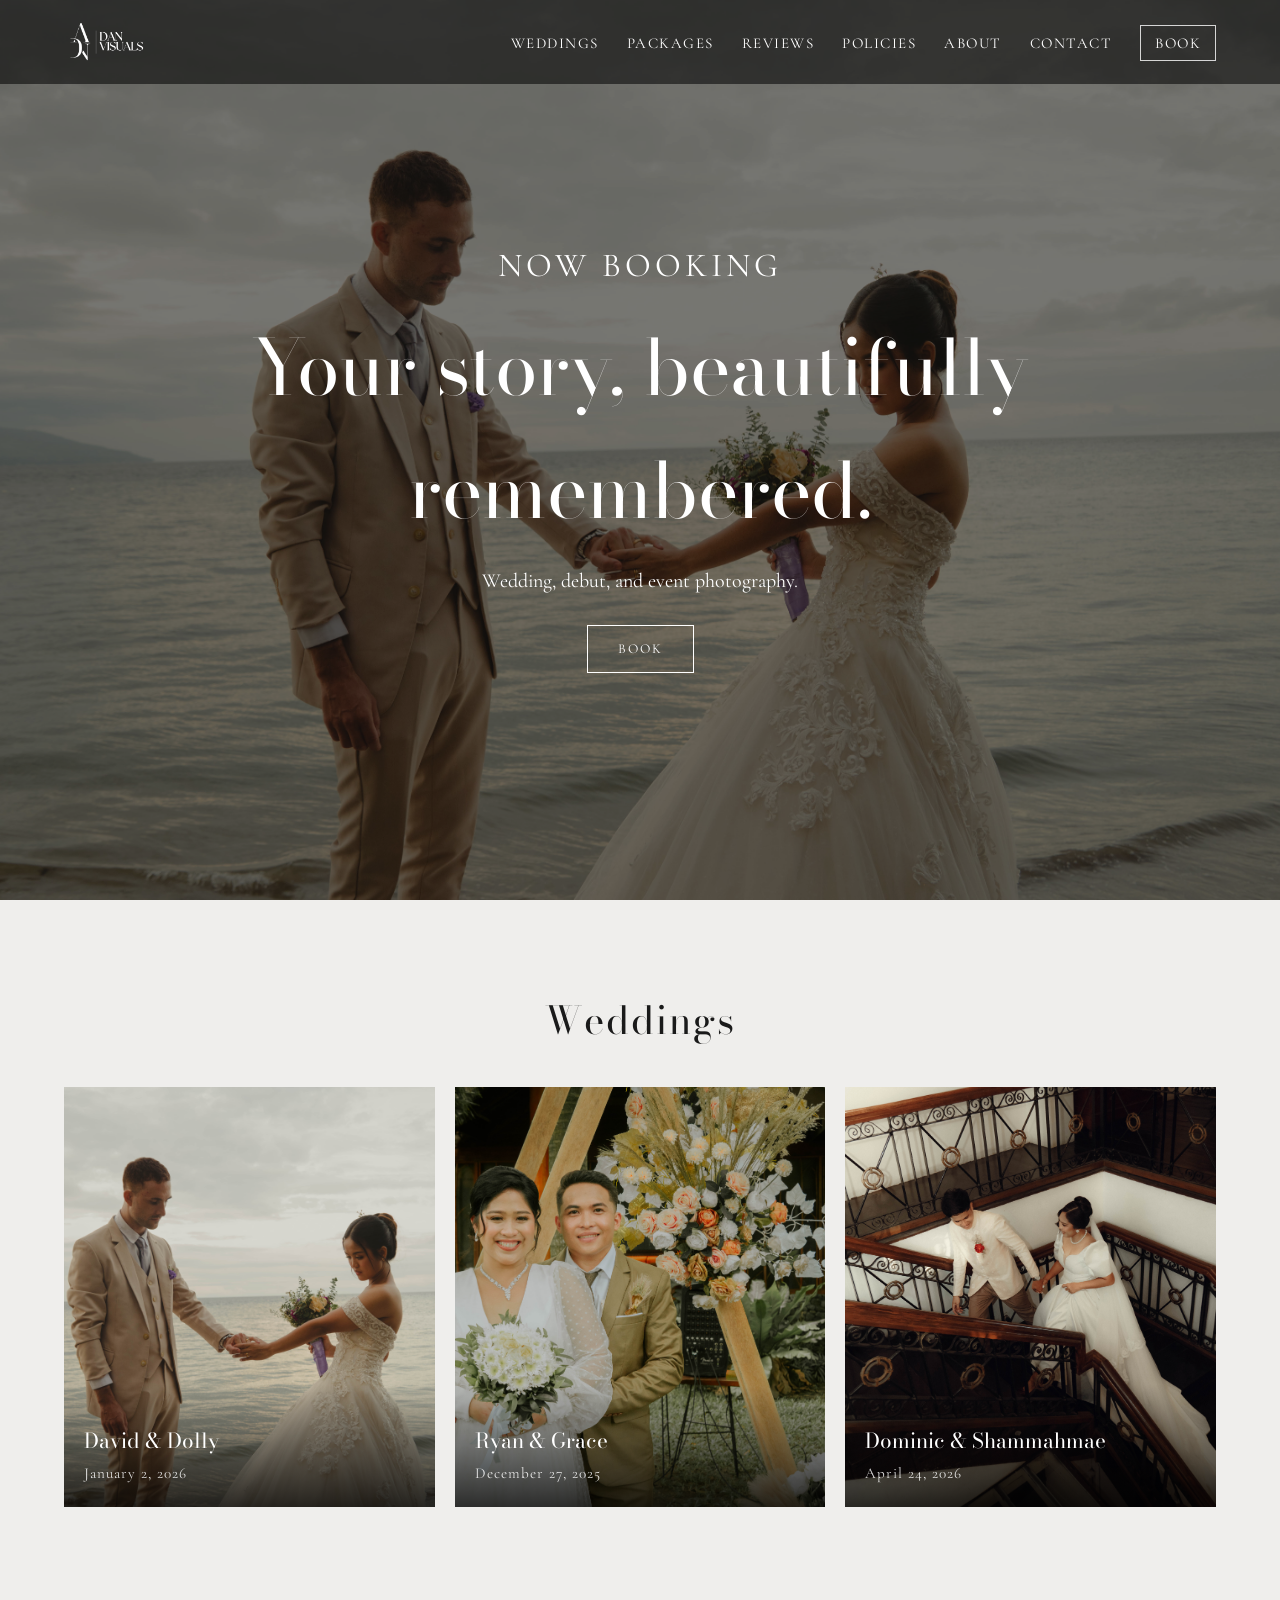
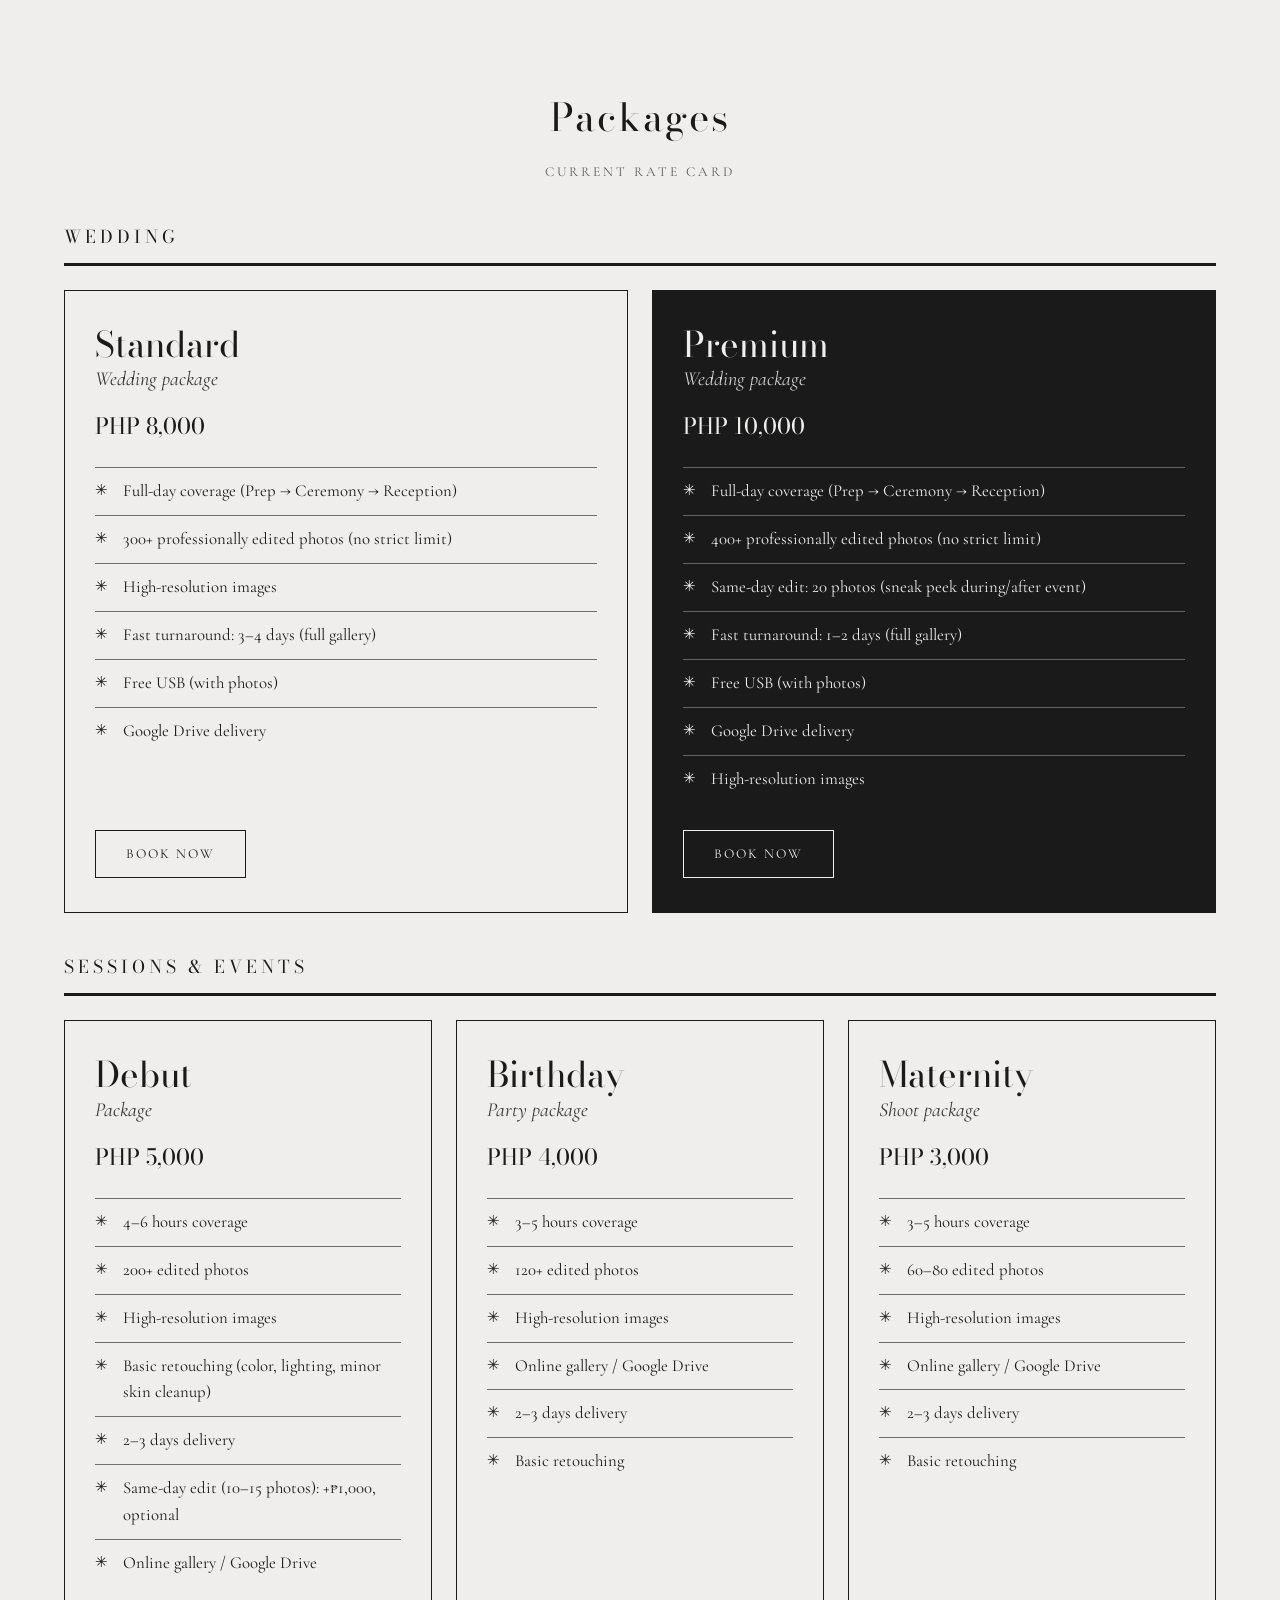
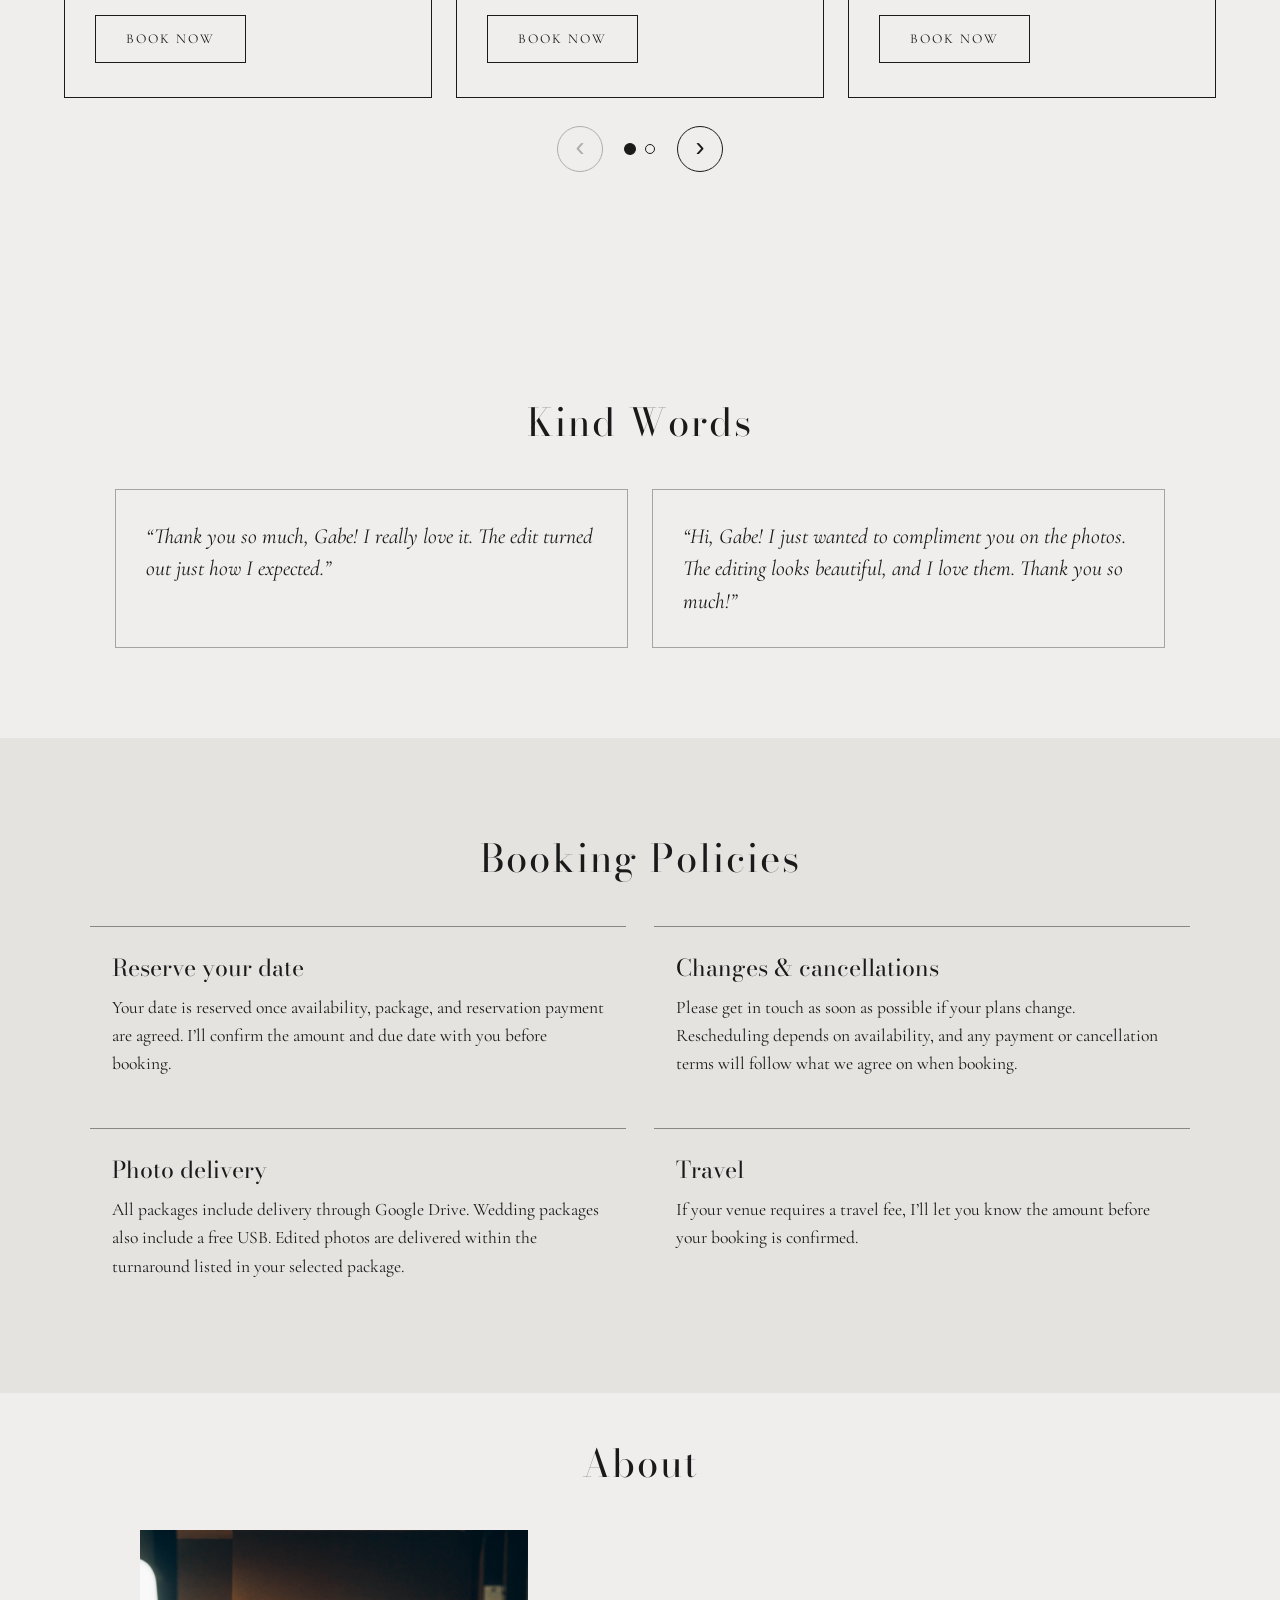
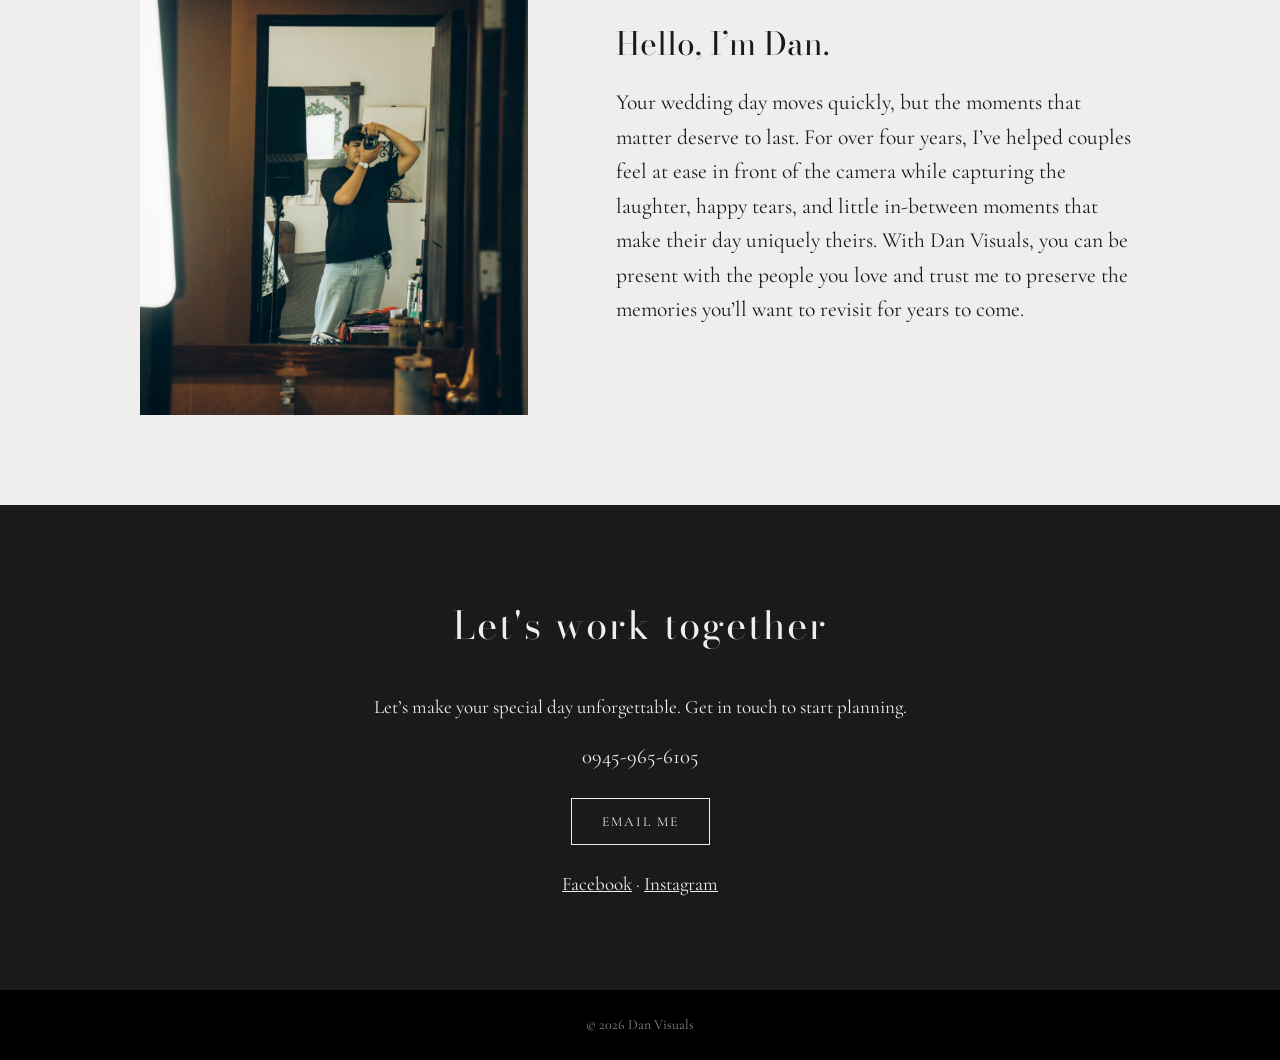
==== index.html @ 2f870e86 "Publish Dan Visuals website" ====
<!DOCTYPE html>
<html lang="en">
<head>
  <meta charset="UTF-8">
  <meta name="viewport" content="width=device-width, initial-scale=1">
  <title>Dan Visuals | Wedding & Event Photography</title>
  <meta name="description" content="Dan Visuals: wedding, debut, engagement, maternity, and event photography in the Philippines.">
  <link rel="preconnect" href="https://fonts.googleapis.com">
  <link rel="preconnect" href="https://fonts.gstatic.com" crossorigin>
  <link href="https://fonts.googleapis.com/css2?family=Bodoni+Moda:wght@400;500;700&family=Cormorant+Garamond:wght@400;500;600&display=swap" rel="stylesheet">
  <link rel="stylesheet" href="style.css">
</head>
<body>

  <header class="nav">
    <a href="#home" class="logo"><img src="images/logo.jpg" alt="Dan Visuals"></a>
    <nav>
      <a href="#portfolio">Weddings</a>
      <a href="#packages">Packages</a>
      <a href="#testimonials">Reviews</a>
      <a href="#policies">Policies</a>
      <a href="#about">About</a>
      <a href="#contact">Contact</a>
      <a href="booking.html" class="nav-book">Book</a>
    </nav>
  </header>

  <section id="home" class="hero">
    <div class="hero-slide is-active" aria-hidden="true"></div>
    <div class="hero-slide" aria-hidden="true"></div>
    <p class="eyebrow">Now Booking</p>
    <h1>Your story, beautifully remembered.</h1>
    <p>Wedding, debut, and event photography.</p>
    <a href="booking.html" class="btn">Book</a>
  </section>

  <section id="portfolio" class="section">
    <h2>Weddings</h2>
    <div class="wedding-grid">

      <a class="wedding" href="weddings/david-and-dolly/index.html">
        <img src="weddings/david-and-dolly/cover.jpg" alt="David and Dolly wedding">
        <div class="caption"><h3>David & Dolly</h3><span>January 2, 2026</span></div>
      </a>

      <a class="wedding" href="weddings/ryan-and-grace/index.html">
        <img src="weddings/ryan-and-grace/cover.jpg" alt="Ryan and Grace wedding">
        <div class="caption"><h3>Ryan & Grace</h3><span>December 27, 2025</span></div>
      </a>

      <a class="wedding" href="weddings/dominic-and-shammahmae/index.html">
        <img src="weddings/dominic-and-shammahmae/cover.jpg" alt="Dominic and Shammahmae wedding">
        <div class="caption"><h3>Dominic & Shammahmae</h3><span>April 24, 2026</span></div>
      </a>

    </div>
  </section>

  <section id="packages" class="section packages-section">
    <h2>Packages</h2>
    <p class="section-sub">Current Rate Card</p>

    <h3 class="group-title">Wedding</h3>
    <div class="packages-grid">

      <article class="package">
        <h3>Standard</h3>
        <span class="kind">Wedding package</span>
        <div class="price">PHP 8,000</div>
        <ul>
          <li>Full-day coverage (Prep → Ceremony → Reception)</li>
          <li>300+ professionally edited photos (no strict limit)</li>
          <li>High-resolution images</li>
          <li>Fast turnaround: 3–4 days (full gallery)</li>
          <li>Free USB (with photos)</li>
          <li>Google Drive delivery</li>
        </ul>
        <a href="booking.html?package=wedding-standard" class="btn">Book now</a>
      </article>

      <article class="package featured">
        <h3>Premium</h3>
        <span class="kind">Wedding package</span>
        <div class="price">PHP 10,000</div>
        <ul>
          <li>Full-day coverage (Prep → Ceremony → Reception)</li>
          <li>400+ professionally edited photos (no strict limit)</li>
          <li>Same-day edit: 20 photos (sneak peek during/after event)</li>
          <li>Fast turnaround: 1–2 days (full gallery)</li>
          <li>Free USB (with photos)</li>
          <li>Google Drive delivery</li>
          <li>High-resolution images</li>
        </ul>
        <a href="booking.html?package=wedding-premium" class="btn">Book now</a>
      </article>

    </div>

    <h3 class="group-title" id="sessions-title">Sessions & Events</h3>

    <div class="slider" id="sessionsSlider">
      <div class="slider-track" tabindex="0" role="region" aria-label="Sessions and events packages">

        <article class="package">
          <h3>Debut</h3>
          <span class="kind">Package</span>
          <div class="price">PHP 5,000</div>
          <ul>
            <li>4–6 hours coverage</li>
            <li>200+ edited photos</li>
            <li>High-resolution images</li>
            <li>Basic retouching (color, lighting, minor skin cleanup)</li>
            <li>2–3 days delivery</li>
            <li>Same-day edit (10–15 photos): +₱1,000, optional</li>
            <li>Online gallery / Google Drive</li>
          </ul>
          <a href="booking.html?package=debut" class="btn">Book now</a>
        </article>

        <article class="package">
          <h3>Birthday</h3>
          <span class="kind">Party package</span>
          <div class="price">PHP 4,000</div>
          <ul>
            <li>3–5 hours coverage</li>
            <li>120+ edited photos</li>
            <li>High-resolution images</li>
            <li>Online gallery / Google Drive</li>
            <li>2–3 days delivery</li>
            <li>Basic retouching</li>
          </ul>
          <a href="booking.html?package=birthday" class="btn">Book now</a>
        </article>

        <article class="package">
          <h3>Maternity</h3>
          <span class="kind">Shoot package</span>
          <div class="price">PHP 3,000</div>
          <ul>
            <li>3–5 hours coverage</li>
            <li>60–80 edited photos</li>
            <li>High-resolution images</li>
            <li>Online gallery / Google Drive</li>
            <li>2–3 days delivery</li>
            <li>Basic retouching</li>
          </ul>
          <a href="booking.html?package=maternity" class="btn">Book now</a>
        </article>

        <article class="package">
          <h3>Engagement</h3>
          <span class="kind">Package</span>
          <div class="price">PHP 3,000</div>
          <ul>
            <li>3–4 hours coverage</li>
            <li>50–80 edited photos</li>
            <li>High-resolution images</li>
            <li>Online gallery / Google Drive</li>
            <li>2–3 days delivery</li>
            <li>Basic retouching</li>
          </ul>
          <a href="booking.html?package=engagement" class="btn">Book now</a>
        </article>

      </div>

      <div class="slider-controls">
        <button type="button" class="slider-btn" id="sliderPrev" aria-label="Previous package">&#8249;</button>
        <div class="slider-dots" id="sliderDots"></div>
        <button type="button" class="slider-btn" id="sliderNext" aria-label="Next package">&#8250;</button>
      </div>
    </div>
  </section>

  <section id="testimonials" class="section testimonials-section">
    <h2>Kind Words</h2>
    <div class="testimonials-grid">
      <blockquote class="testimonial">“Thank you so much, Gabe! I really love it. The edit turned out just how I expected.”</blockquote>
      <blockquote class="testimonial">“Hi, Gabe! I just wanted to compliment you on the photos. The editing looks beautiful, and I love them. Thank you so much!”</blockquote>
    </div>
  </section>

  <section id="policies" class="section policies-section">
    <h2>Booking Policies</h2>
    <div class="policies-grid">
      <article class="policy"><h3>Reserve your date</h3><p>Your date is reserved once availability, package, and reservation payment are agreed. I’ll confirm the amount and due date with you before booking.</p></article>
      <article class="policy"><h3>Changes & cancellations</h3><p>Please get in touch as soon as possible if your plans change. Rescheduling depends on availability, and any payment or cancellation terms will follow what we agree on when booking.</p></article>
      <article class="policy"><h3>Photo delivery</h3><p>All packages include delivery through Google Drive. Wedding packages also include a free USB. Edited photos are delivered within the turnaround listed in your selected package.</p></article>
      <article class="policy"><h3>Travel</h3><p>If your venue requires a travel fee, I’ll let you know the amount before your booking is confirmed.</p></article>
    </div>
  </section>

  <section id="about" class="section">
    <h2>About</h2>
    <div class="about-content">
      <img class="about-photo" src="images/photographer.jpg" alt="Dan, the photographer behind Dan Visuals">
      <div class="about-copy">
        <p class="about-intro">Hello, I’m Dan.</p>
        <p class="about-text">Your wedding day moves quickly, but the moments that matter deserve to last. For over four years, I’ve helped couples feel at ease in front of the camera while capturing the laughter, happy tears, and little in-between moments that make their day uniquely theirs. With Dan Visuals, you can be present with the people you love and trust me to preserve the memories you’ll want to revisit for years to come.</p>
      </div>
    </div>
  </section>

  <section id="contact" class="section dark">
    <h2>Let's work together</h2>
    <p>Let’s make your special day unforgettable. Get in touch to start planning.</p>
    <p class="contact-line"><a href="tel:+639459656105">0945-965-6105</a></p>
    <a href="mailto:gabrieldandelamin700@gmail.com" class="btn">Email me</a>
    <p class="social">
      <a href="https://www.facebook.com/profile.php?id=100089583471632">Facebook</a> ·
      <a href="https://www.instagram.com/shots_of_gabe/">Instagram</a>
    </p>
  </section>

  <footer>© <span id="year"></span> Dan Visuals</footer>

  <script src="script.js"></script>
</body>
</html>
---- style.css ----
:root {
  --cream: #efeeec;
  --ink: #1a1a1a;
  --font-head: "Bodoni Moda", Georgia, serif;
  --font-body: "Cormorant Garamond", Georgia, serif;
}

* { box-sizing: border-box; margin: 0; padding: 0; }
html { scroll-behavior: smooth; }
body {
  font-family: var(--font-body); font-size: 19px;
  color: var(--ink); background: var(--cream); line-height: 1.6;
}
h1, h2, h3 { font-family: var(--font-head); font-weight: 400; }

/* Navigation */
.nav {
  position: fixed; top: 0; width: 100%;
  display: flex; justify-content: space-between; align-items: center;
  padding: 18px 5%; background: rgba(0,0,0,.55); z-index: 10;
}
.nav a { color: #fff; text-decoration: none; margin-left: 24px; font-size: 15px; letter-spacing: 1.5px; text-transform: uppercase; }
.nav .logo { margin: 0; font-family: var(--font-head); font-weight: 500; letter-spacing: 4px; }
.nav .logo img { display: block; width: auto; height: 48px; object-fit: contain; }

/* Hero */
.hero {
  position: relative; isolation: isolate; overflow: hidden;
  min-height: 100vh; display: flex; flex-direction: column;
  justify-content: center; align-items: center; text-align: center; color: #fff;
  padding: 0 5%;
  background: #333;
}
.hero::before { content: ""; position: absolute; inset: 0; z-index: 1; background: rgba(0,0,0,.45); }
.hero-slide {
  position: absolute; inset: 0; z-index: 0;
  background-position: center; background-size: cover; background-repeat: no-repeat;
  opacity: 0; transition: opacity 1.5s ease-in-out;
}
.hero-slide.is-active { opacity: 1; }
.hero > :not(.hero-slide) { position: relative; z-index: 2; }
@media (prefers-reduced-motion: reduce) { .hero-slide { transition: none; } }
.hero .eyebrow { text-transform: uppercase; letter-spacing: 4px; font-size: 2.1rem; margin-bottom: 14px; }
.hero h1 { font-size: clamp(2.4rem, 7vw, 4.8rem); }
.hero p { margin: 12px 0 28px; font-size: 1.25rem; }

/* Buttons */
.btn {
  display: inline-block; padding: 12px 30px; border: 1px solid currentColor;
  color: inherit; text-decoration: none; letter-spacing: 2px; text-transform: uppercase;
  font-size: .85rem; transition: .3s;
}
.btn:hover { background: #fff; color: #000; }

/* Sections */
.section { padding: 90px 5%; text-align: center; }
.section h2 { font-size: clamp(1.8rem, 4vw, 2.4rem); margin-bottom: 36px; letter-spacing: 2px; }
.dark { background: var(--ink); color: var(--cream); }
.section-sub { margin-top: -24px; margin-bottom: 40px; letter-spacing: 3px; text-transform: uppercase; font-size: .85rem; opacity: .7; }

/* Wedding cards on home page */
.wedding-grid { display: grid; grid-template-columns: repeat(auto-fit, minmax(300px, 1fr)); gap: 20px; }
.wedding { position: relative; display: block; overflow: hidden; color: #fff; text-decoration: none; background: #222; }
.wedding img { width: 100%; height: 420px; object-fit: cover; display: block; transition: transform .5s; }
.wedding:hover img { transform: scale(1.05); }
.wedding .caption {
  position: absolute; left: 0; right: 0; bottom: 0; padding: 40px 20px 20px;
  background: linear-gradient(transparent, rgba(0,0,0,.75)); text-align: left;
}
.wedding .caption h3 { font-size: 1.3rem; }
.wedding .caption span { font-size: .95rem; opacity: .85; letter-spacing: 1px; }

/* Packages */
.packages-section { max-width: 1280px; margin: 0 auto; }
.group-title {
  font-size: 1.1rem; letter-spacing: 4px; text-transform: uppercase;
  margin: 20px 0 24px; padding-bottom: 12px; border-bottom: 3px solid var(--ink);
  text-align: left; scroll-margin-top: 90px;
}
.packages-grid {
  display: grid; grid-template-columns: repeat(auto-fit, minmax(290px, 1fr));
  gap: 24px; margin-bottom: 40px; text-align: left;
}
.package {
  display: flex; flex-direction: column; padding: 34px 30px;
  border: 1px solid var(--ink); background: var(--cream);
}
.package h3 { font-size: 2.2rem; line-height: 1.1; }
.package .kind { font-style: italic; font-size: 1.25rem; opacity: .85; }
.package .price { font-family: var(--font-head); font-size: 1.4rem; margin: 14px 0 22px; }
.package ul { list-style: none; margin-bottom: 28px; }
.package li {
  position: relative; padding: 10px 0 10px 28px;
  border-top: 1px solid rgba(26,26,26,.6); font-size: 1.05rem;
}
.package li::before { content: "✳"; position: absolute; left: 0; top: 10px; font-size: .95rem; }
.package .btn { margin-top: auto; align-self: flex-start; }
.package .btn:hover { background: var(--ink); color: var(--cream); }

.package.featured { background: var(--ink); color: var(--cream); }
.package.featured li { border-top-color: rgba(239,238,236,.35); }
.package.featured .btn:hover { background: var(--cream); color: var(--ink); }

/* Sessions & Events slider */
.slider { --gap: 24px; --per-view: 3; margin-bottom: 40px; }
.slider-track {
  display: flex; gap: var(--gap); text-align: left;
  overflow-x: auto; scroll-snap-type: x mandatory;
  scrollbar-width: none; -webkit-overflow-scrolling: touch;
}
.slider-track::-webkit-scrollbar { display: none; }
.slider-track:focus-visible { outline: 2px solid var(--ink); outline-offset: 4px; }
.slider-track .package {
  flex: 0 0 calc((100% - (var(--per-view) - 1) * var(--gap)) / var(--per-view));
  scroll-snap-align: start;
}
.slider-controls { display: flex; align-items: center; justify-content: center; gap: 22px; margin-top: 28px; }
.slider-controls.hidden { display: none; }
.slider-btn {
  width: 46px; height: 46px; border: 1px solid var(--ink); border-radius: 50%;
  background: transparent; color: var(--ink); font-size: 1.7rem; line-height: 1;
  padding-bottom: 4px; cursor: pointer; transition: .3s;
}
.slider-btn:hover:not(:disabled) { background: var(--ink); color: var(--cream); }
.slider-btn:disabled { opacity: .3; cursor: default; }
.slider-dots { display: flex; gap: 10px; }
.slider-dots button {
  width: 10px; height: 10px; padding: 0; border-radius: 50%;
  border: 1px solid var(--ink); background: transparent; cursor: pointer; transition: .3s;
}
.slider-dots button.active { background: var(--ink); transform: scale(1.2); }

/* About + Contact */
.about-content {
  max-width: 1000px; margin: 0 auto; display: grid;
  grid-template-columns: minmax(240px, .85fr) 1.15fr; gap: clamp(32px, 7vw, 88px);
  align-items: center; text-align: left;
}
#about { padding-top: 40px; }
.about-photo { width: 100%; aspect-ratio: 4 / 5; object-fit: cover; object-position: center; }
.about-copy { max-width: 580px; }
.about-intro { font-family: var(--font-head); font-size: clamp(1.5rem, 3vw, 2rem); margin-bottom: 16px; }
.about-text { font-size: 1.35rem; }
.contact-line { margin: 18px 0 24px; font-size: 1.3rem; }
.contact-line a { color: var(--cream); text-decoration: none; }
.social { margin-top: 24px; }
.social a { color: var(--cream); }

/* Booking policies */
.testimonials-section { background: #efeeec; }
.testimonials-grid { max-width: 1050px; margin: 0 auto; display: grid; grid-template-columns: repeat(2, minmax(0, 1fr)); gap: 24px; }
.testimonial {
  padding: 30px; border: 1px solid rgba(26,26,26,.35); text-align: left;
  font-size: 1.35rem; font-style: italic; line-height: 1.5;
}
.policies-section { background: #e5e3e0; }
.policies-grid { max-width: 1100px; margin: 0 auto; display: grid; grid-template-columns: repeat(2, minmax(0, 1fr)); gap: 28px; text-align: left; }
.policy { padding: 22px; border-top: 1px solid rgba(26,26,26,.45); }
.policy h3 { font-size: 1.45rem; margin-bottom: 8px; }
.policy p { font-size: 1.1rem; }

/* Booking inquiry page */
.nav .nav-book { padding: 8px 14px; border: 1px solid rgba(255,255,255,.8); }
.booking-page { min-height: calc(100vh - 66px); max-width: 900px; margin: 0 auto; padding: 130px 5% 70px; }
.booking-page h1 { text-align: center; font-size: clamp(2.2rem, 6vw, 3.6rem); }
.booking-eyebrow { text-align: center; text-transform: uppercase; letter-spacing: 3px; font-size: .85rem; }
.booking-intro { max-width: 620px; margin: 10px auto 36px; text-align: center; }
.booking-form { display: grid; grid-template-columns: repeat(2, minmax(0, 1fr)); gap: 20px; }
.booking-form label { display: flex; flex-direction: column; gap: 6px; font-size: 1.05rem; }
.booking-form input, .booking-form select {
  width: 100%; min-height: 48px; padding: 10px 12px; border: 1px solid rgba(26,26,26,.5);
  border-radius: 0; background: rgba(255,255,255,.45); color: var(--ink); font: inherit;
}
.booking-form input:focus, .booking-form select:focus { outline: 2px solid var(--ink); outline-offset: 2px; }
.full-field { grid-column: 1 / -1; }
.booking-note { font-size: .95rem; opacity: .8; margin-top: 2px; }
.booking-submit { justify-self: start; background: transparent; cursor: pointer; font-family: inherit; }
.booking-submit:hover { background: var(--ink); color: var(--cream); }
.booking-submit:disabled { opacity: .6; cursor: wait; }
.booking-status { min-height: 1.6em; font-size: .95rem; }
.privacy-note { max-width: 700px; margin: 20px auto 0; font-size: .9rem; opacity: .78; text-align: center; }
.booking-back { display: block; width: fit-content; margin: 30px auto 0; color: var(--ink); text-decoration: none; }

footer { text-align: center; padding: 24px; font-size: 14px; background: #000; color: #888; }

/* Gallery pages */
.gallery-page { padding: 110px 5% 60px; text-align: center; }
.gallery-page h1 { font-size: clamp(1.8rem, 5vw, 3rem); letter-spacing: 2px; }
.gallery-page .date { display: block; margin: 6px 0 36px; opacity: .6; letter-spacing: 2px; }
.back { display: inline-block; margin-bottom: 20px; color: var(--ink); text-decoration: none; font-size: 15px; letter-spacing: 2px; text-transform: uppercase; }

.masonry { column-count: 3; column-gap: 12px; }
.masonry img { width: 100%; display: block; margin-bottom: 12px; cursor: zoom-in; background: #ddd; }

/* Lightbox */
.lightbox {
  position: fixed; inset: 0; background: rgba(0,0,0,.94);
  display: none; align-items: center; justify-content: center; z-index: 100;
}
.lightbox.open { display: flex; }
.lightbox img { max-width: 92vw; max-height: 90vh; object-fit: contain; }
.lightbox button {
  position: absolute; background: none; border: none; color: #fff;
  font-size: 2.4rem; cursor: pointer; padding: 16px; line-height: 1;
}
.lightbox .close { top: 8px; right: 12px; }
.lightbox .prev { left: 8px; top: 50%; transform: translateY(-50%); }
.lightbox .next { right: 8px; top: 50%; transform: translateY(-50%); }

@media (max-width: 1000px) { .slider { --per-view: 2; } }
@media (max-width: 900px) { .masonry { column-count: 2; } }
@media (max-width: 600px) {
  .nav nav a { margin-left: 12px; font-size: 12px; }
  .nav .logo img { height: 58px; }
  .masonry { column-count: 1; }
  .package { padding: 28px 22px; }
  .slider { --per-view: 1.12; --gap: 16px; }
  .about-content { grid-template-columns: 1fr; gap: 24px; text-align: center; }
  .about-photo { width: min(100%, 360px); margin: 0 auto; }
  .booking-form { grid-template-columns: 1fr; gap: 14px; }
  .booking-form .full-field { grid-column: auto; }
  .policies-grid { grid-template-columns: 1fr; gap: 10px; }
  .testimonials-grid { grid-template-columns: 1fr; gap: 16px; }
}
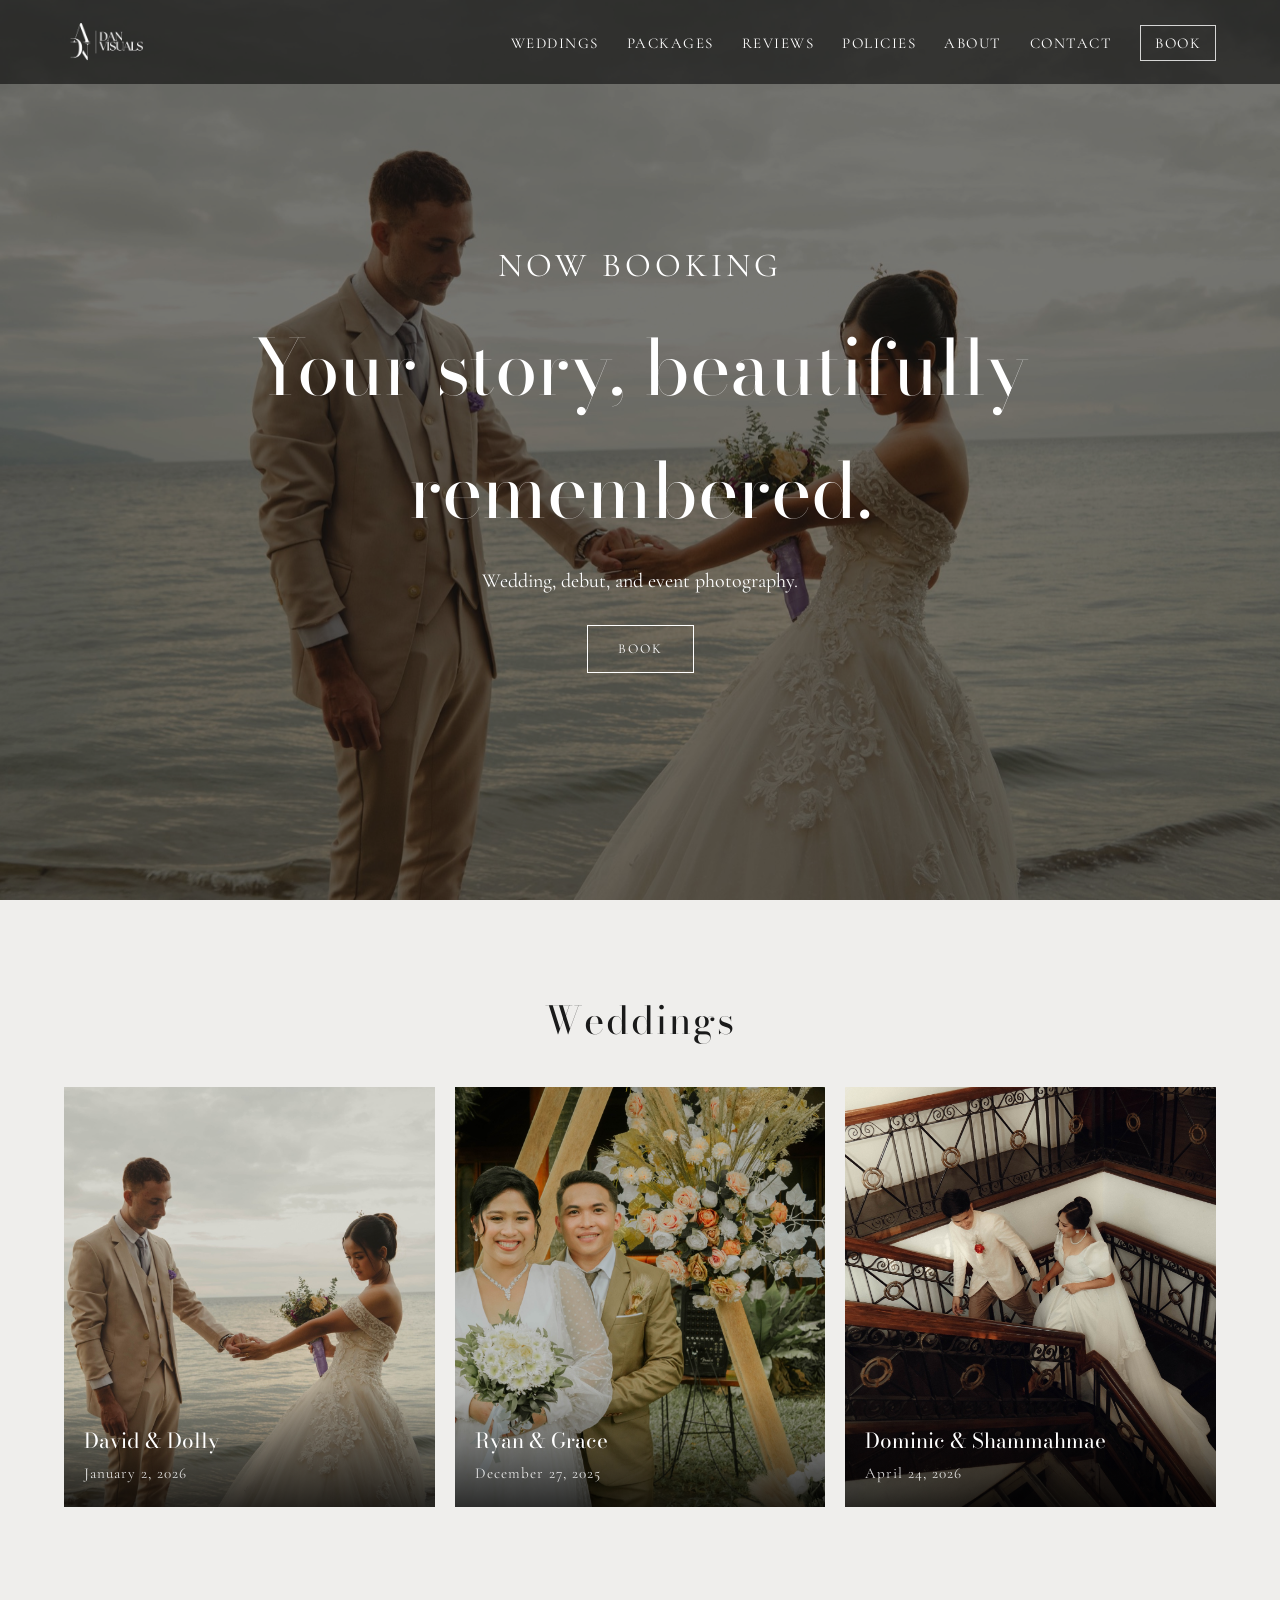
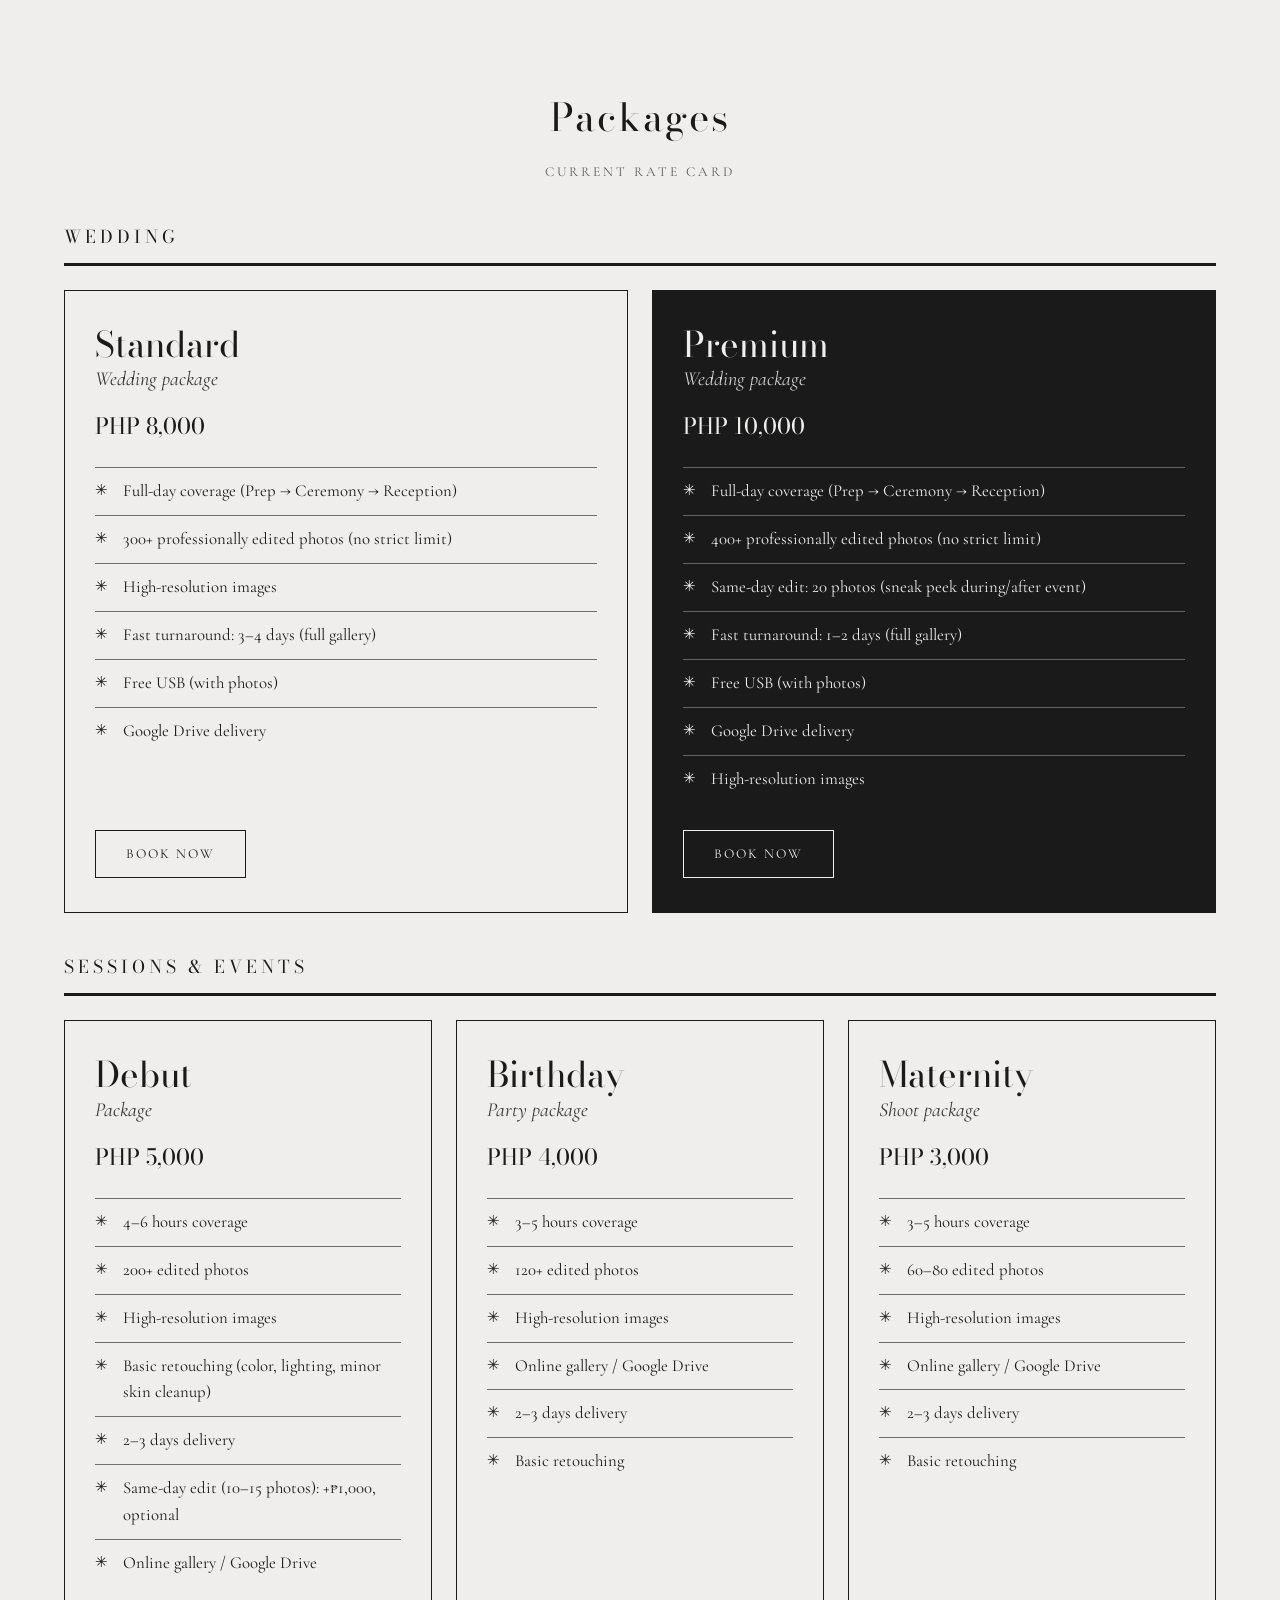
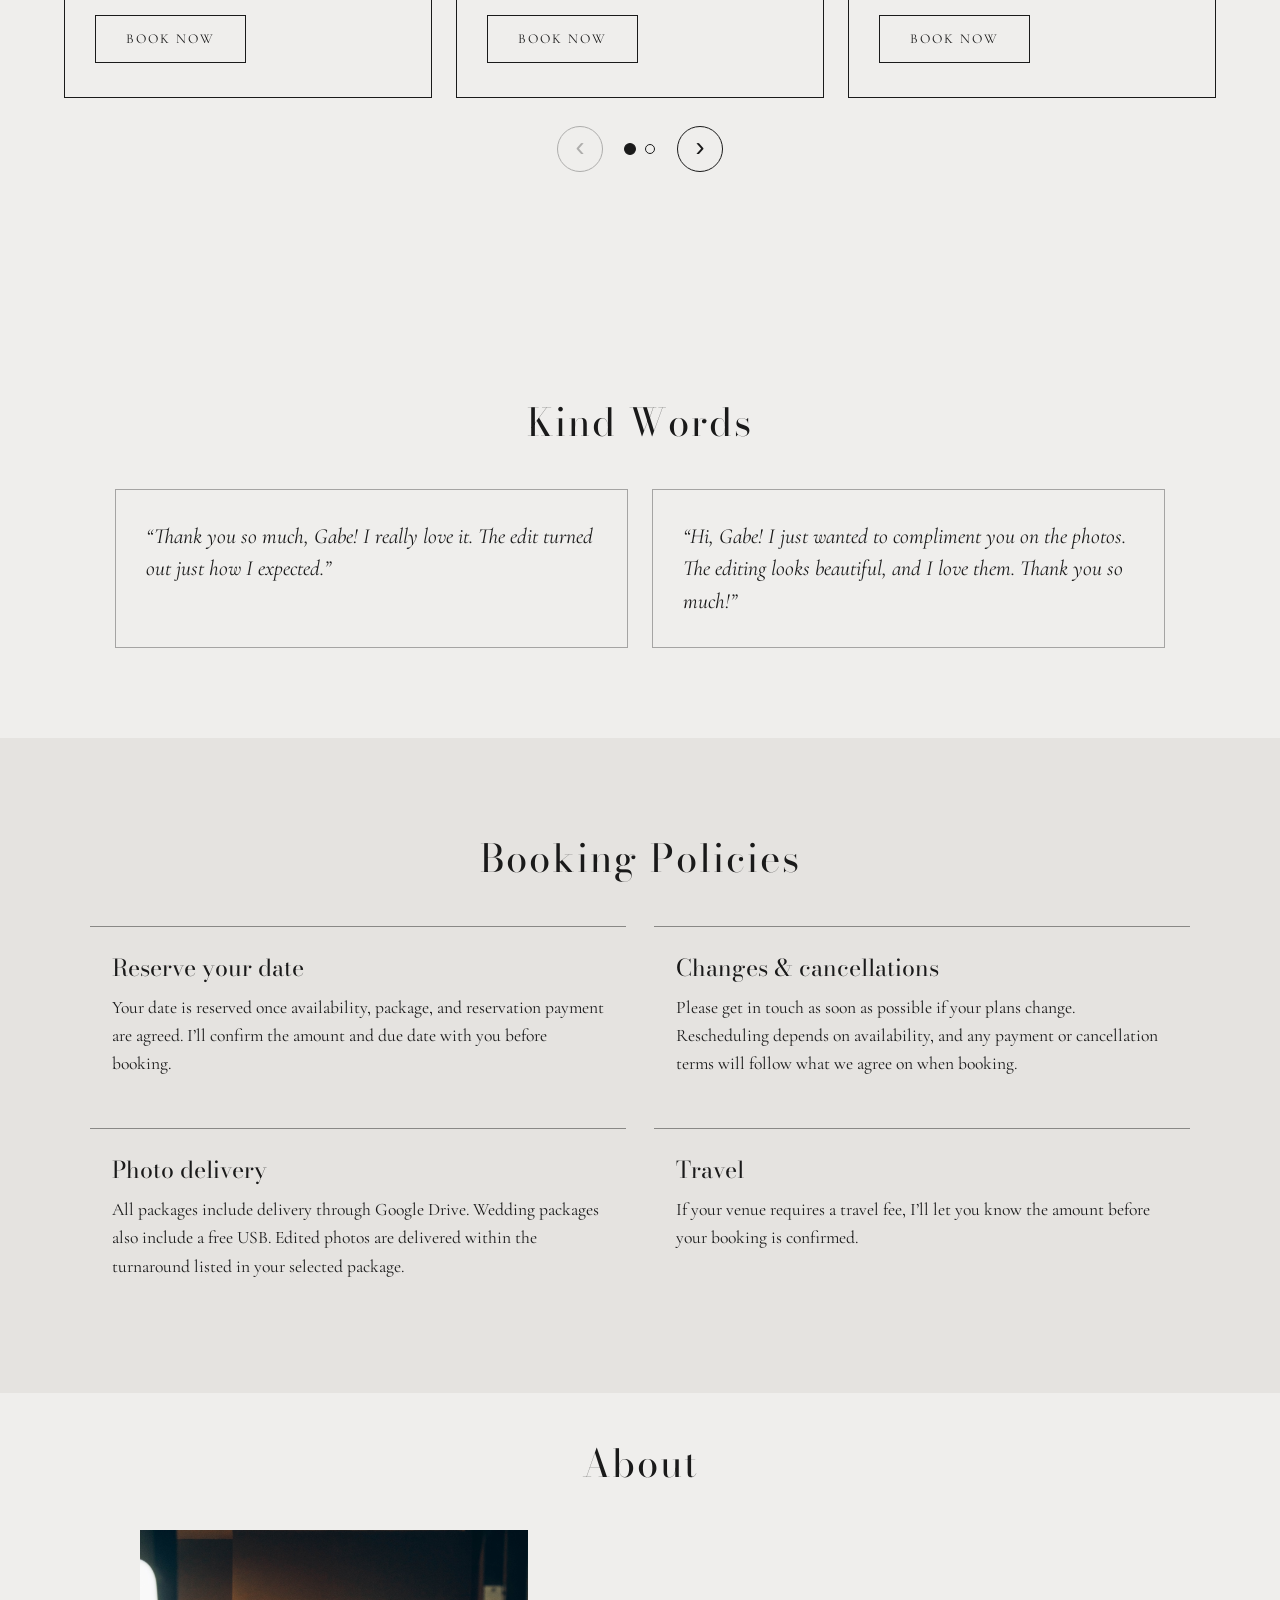
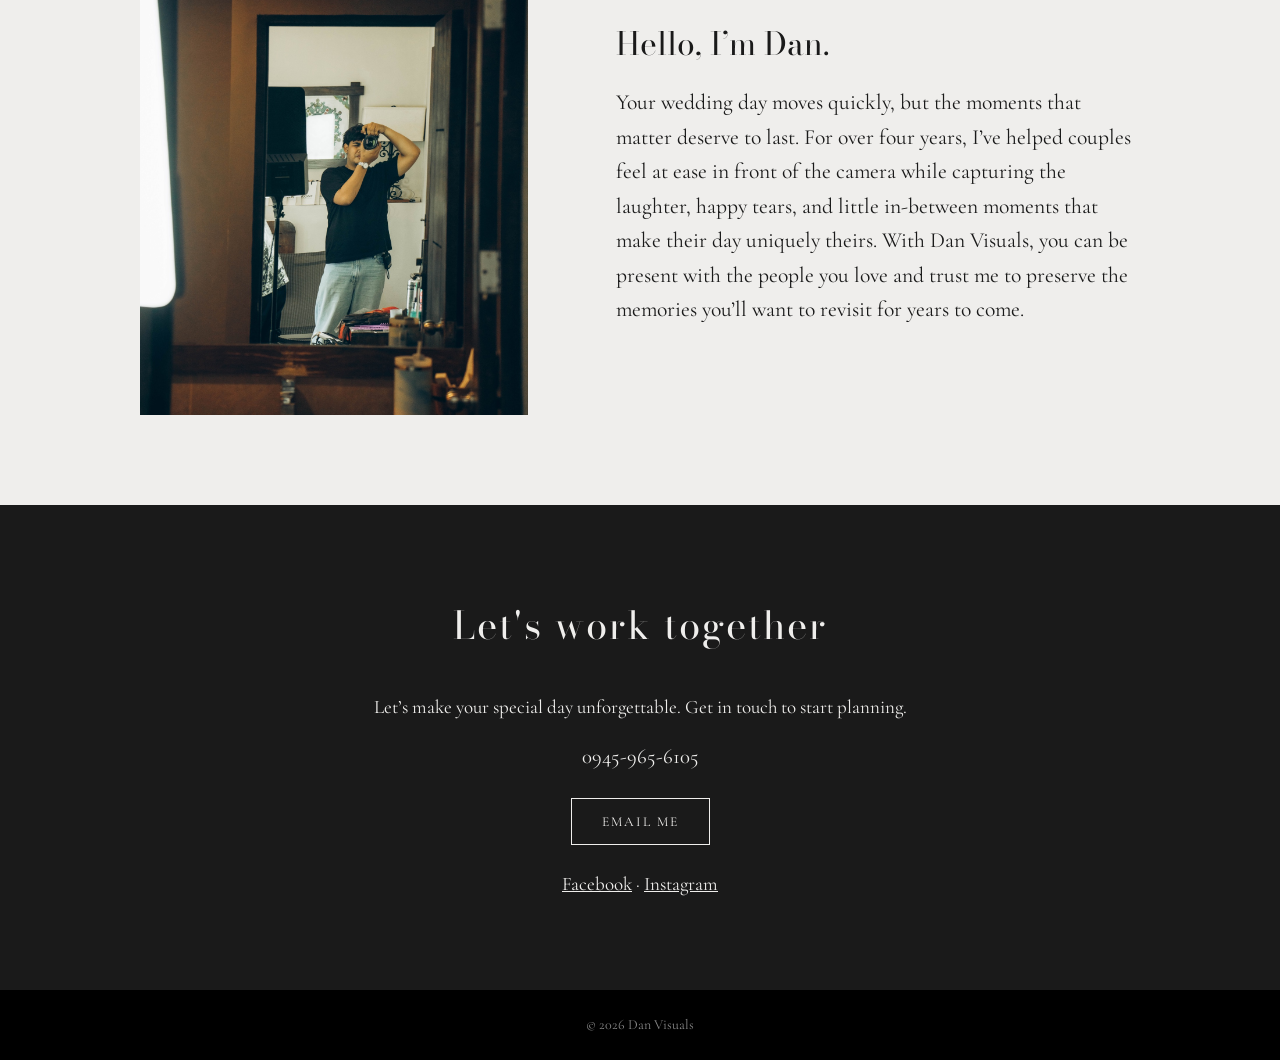
==== commit 060b18da: "Optimize images and improve site metadata" ====
--- a/index.html
+++ b/index.html
@@ -5,6 +5,15 @@
   <meta name="viewport" content="width=device-width, initial-scale=1">
   <title>Dan Visuals | Wedding & Event Photography</title>
   <meta name="description" content="Dan Visuals: wedding, debut, engagement, maternity, and event photography in the Philippines.">
+  <link rel="icon" type="image/png" href="images/logo.png">
+  <meta property="og:title" content="Dan Visuals | Wedding & Event Photography">
+  <meta property="og:description" content="Wedding, debut, engagement, maternity, and event photography in the Philippines.">
+  <meta property="og:image" content="https://gabywayby.github.io/danvisuals/images/hero.jpg">
+  <meta property="og:type" content="website">
+  <meta property="og:url" content="https://gabywayby.github.io/danvisuals/">
+  <script type="application/ld+json">
+    {"@context":"https://schema.org","@type":"LocalBusiness","name":"Dan Visuals","url":"https://gabywayby.github.io/danvisuals/","image":"https://gabywayby.github.io/danvisuals/images/hero.jpg","telephone":"+639459656105","email":"gabrieldandelamin700@gmail.com","areaServed":{"@type":"Country","name":"Philippines"},"priceRange":"₱₱"}
+  </script>
   <link rel="preconnect" href="https://fonts.googleapis.com">
   <link rel="preconnect" href="https://fonts.gstatic.com" crossorigin>
   <link href="https://fonts.googleapis.com/css2?family=Bodoni+Moda:wght@400;500;700&family=Cormorant+Garamond:wght@400;500;600&display=swap" rel="stylesheet">
@@ -13,8 +22,9 @@
 <body>
 
   <header class="nav">
-    <a href="#home" class="logo"><img src="images/logo.jpg" alt="Dan Visuals"></a>
-    <nav>
+    <a href="#home" class="logo"><img src="images/logo.png" alt="Dan Visuals"></a>
+    <button class="menu-toggle" type="button" aria-label="Open navigation" aria-expanded="false" aria-controls="site-navigation"><span></span><span></span><span></span></button>
+    <nav id="site-navigation">
       <a href="#portfolio">Weddings</a>
       <a href="#packages">Packages</a>
       <a href="#testimonials">Reviews</a>
--- a/style.css
+++ b/style.css
@@ -22,6 +22,7 @@
 .nav a { color: #fff; text-decoration: none; margin-left: 24px; font-size: 15px; letter-spacing: 1.5px; text-transform: uppercase; }
 .nav .logo { margin: 0; font-family: var(--font-head); font-weight: 500; letter-spacing: 4px; }
 .nav .logo img { display: block; width: auto; height: 48px; object-fit: contain; }
+.menu-toggle { display: none; }
 
 /* Hero */
 .hero {
@@ -161,6 +162,7 @@
 
 /* Booking inquiry page */
 .nav .nav-book { padding: 8px 14px; border: 1px solid rgba(255,255,255,.8); }
+.form-honeypot { position: absolute; left: -10000px; width: 1px; height: 1px; overflow: hidden; }
 .booking-page { min-height: calc(100vh - 66px); max-width: 900px; margin: 0 auto; padding: 130px 5% 70px; }
 .booking-page h1 { text-align: center; font-size: clamp(2.2rem, 6vw, 3.6rem); }
 .booking-eyebrow { text-align: center; text-transform: uppercase; letter-spacing: 3px; font-size: .85rem; }
@@ -210,8 +212,13 @@
 @media (max-width: 1000px) { .slider { --per-view: 2; } }
 @media (max-width: 900px) { .masonry { column-count: 2; } }
 @media (max-width: 600px) {
-  .nav nav a { margin-left: 12px; font-size: 12px; }
-  .nav .logo img { height: 58px; }
+  .nav { padding: 10px 5%; }
+  .nav .logo img { height: 48px; }
+  .menu-toggle { display: flex; flex-direction: column; justify-content: center; gap: 5px; width: 42px; height: 42px; padding: 8px; border: 1px solid rgba(255,255,255,.7); background: transparent; cursor: pointer; }
+  .menu-toggle span { display: block; width: 100%; height: 2px; background: #fff; }
+  .nav nav { display: none; position: absolute; top: 100%; left: 0; right: 0; padding: 10px 5% 18px; background: rgba(0,0,0,.92); }
+  .nav nav.is-open { display: flex; flex-direction: column; }
+  .nav nav a { margin: 0; padding: 9px 0; font-size: 14px; }
   .masonry { column-count: 1; }
   .package { padding: 28px 22px; }
   .slider { --per-view: 1.12; --gap: 16px; }
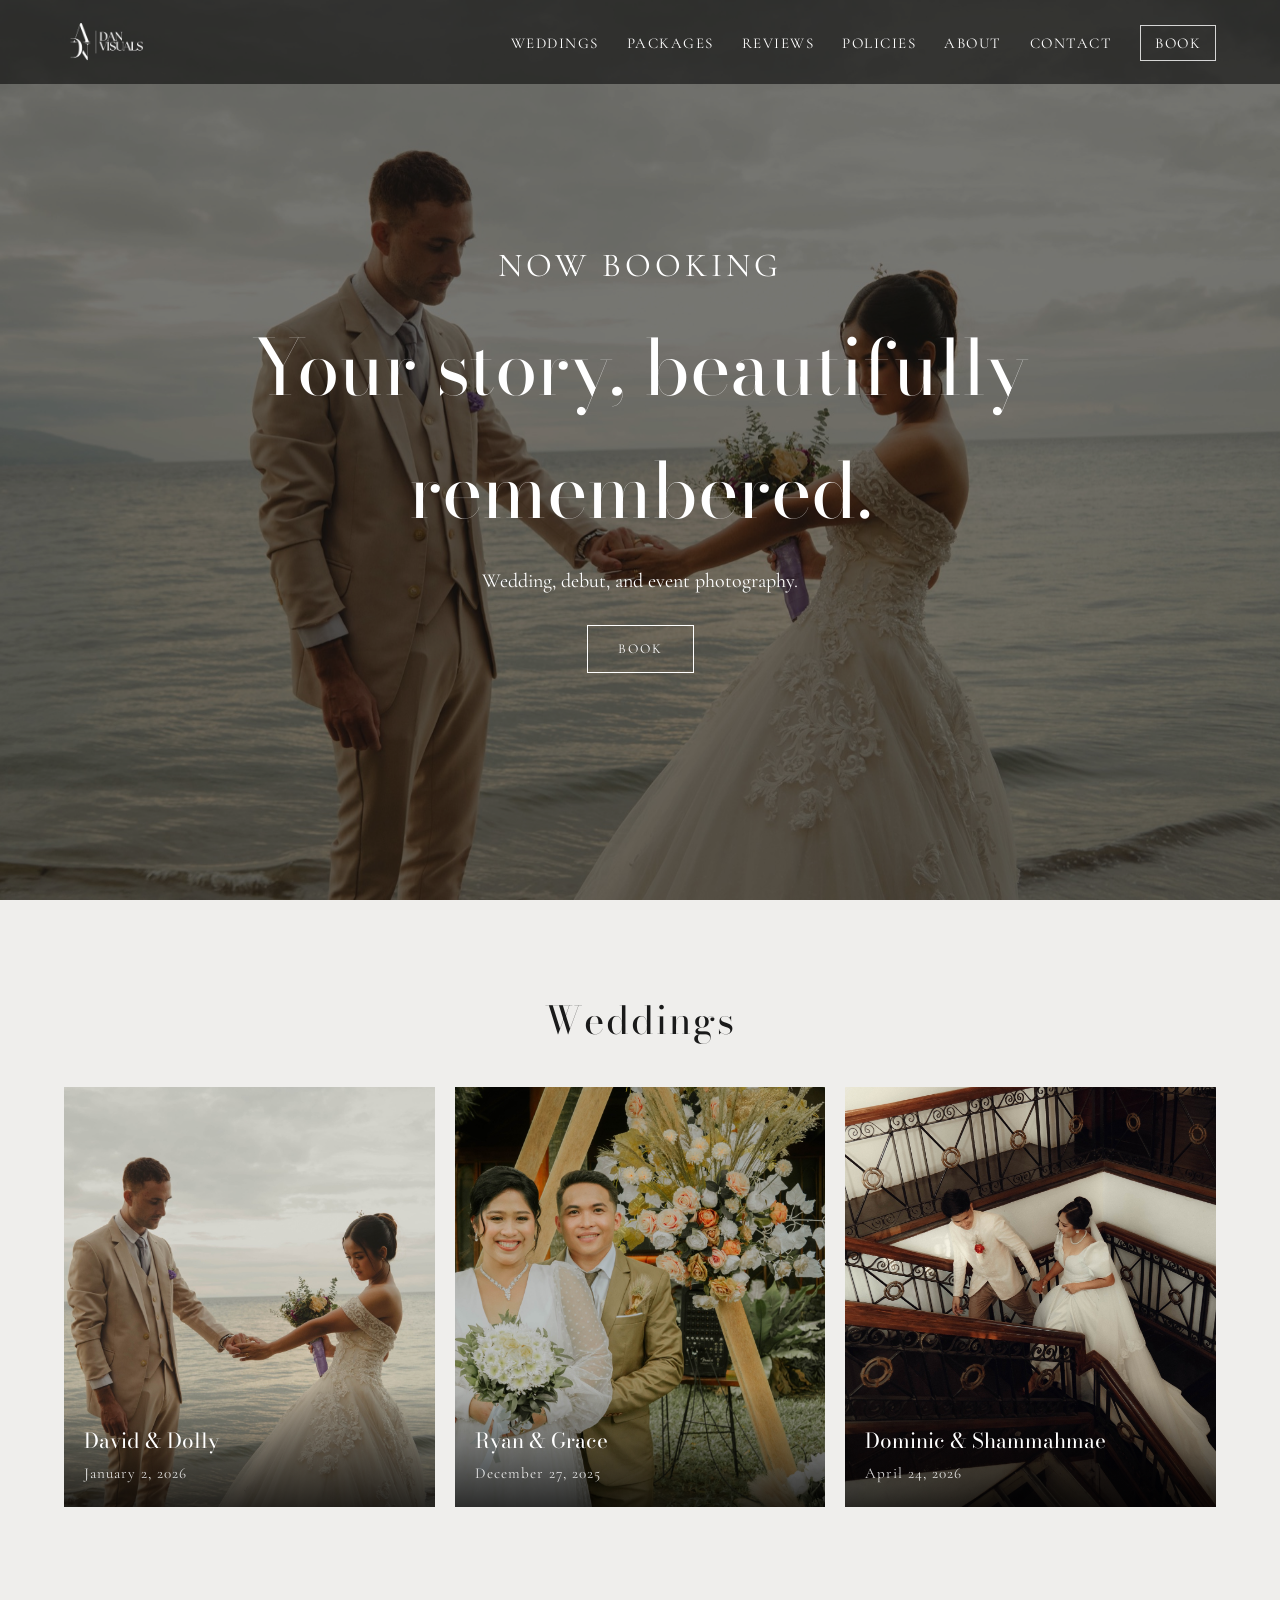
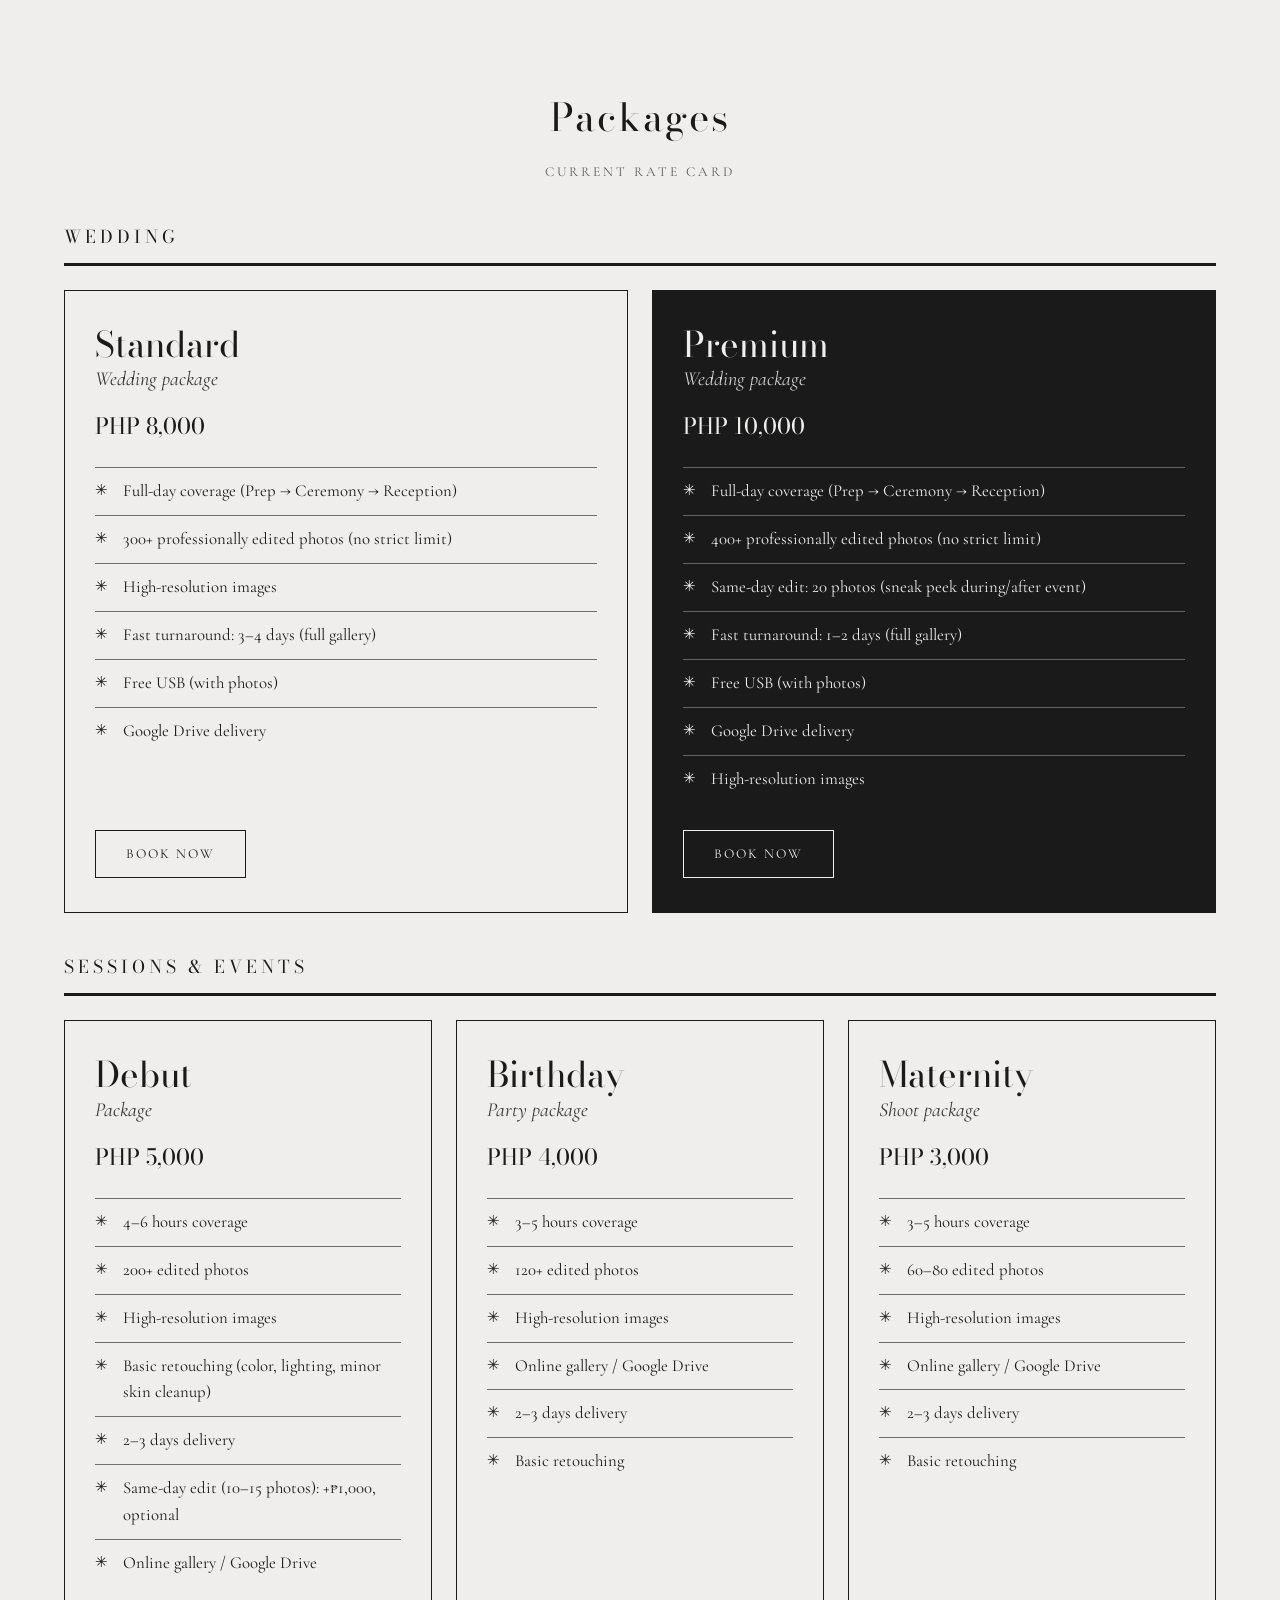
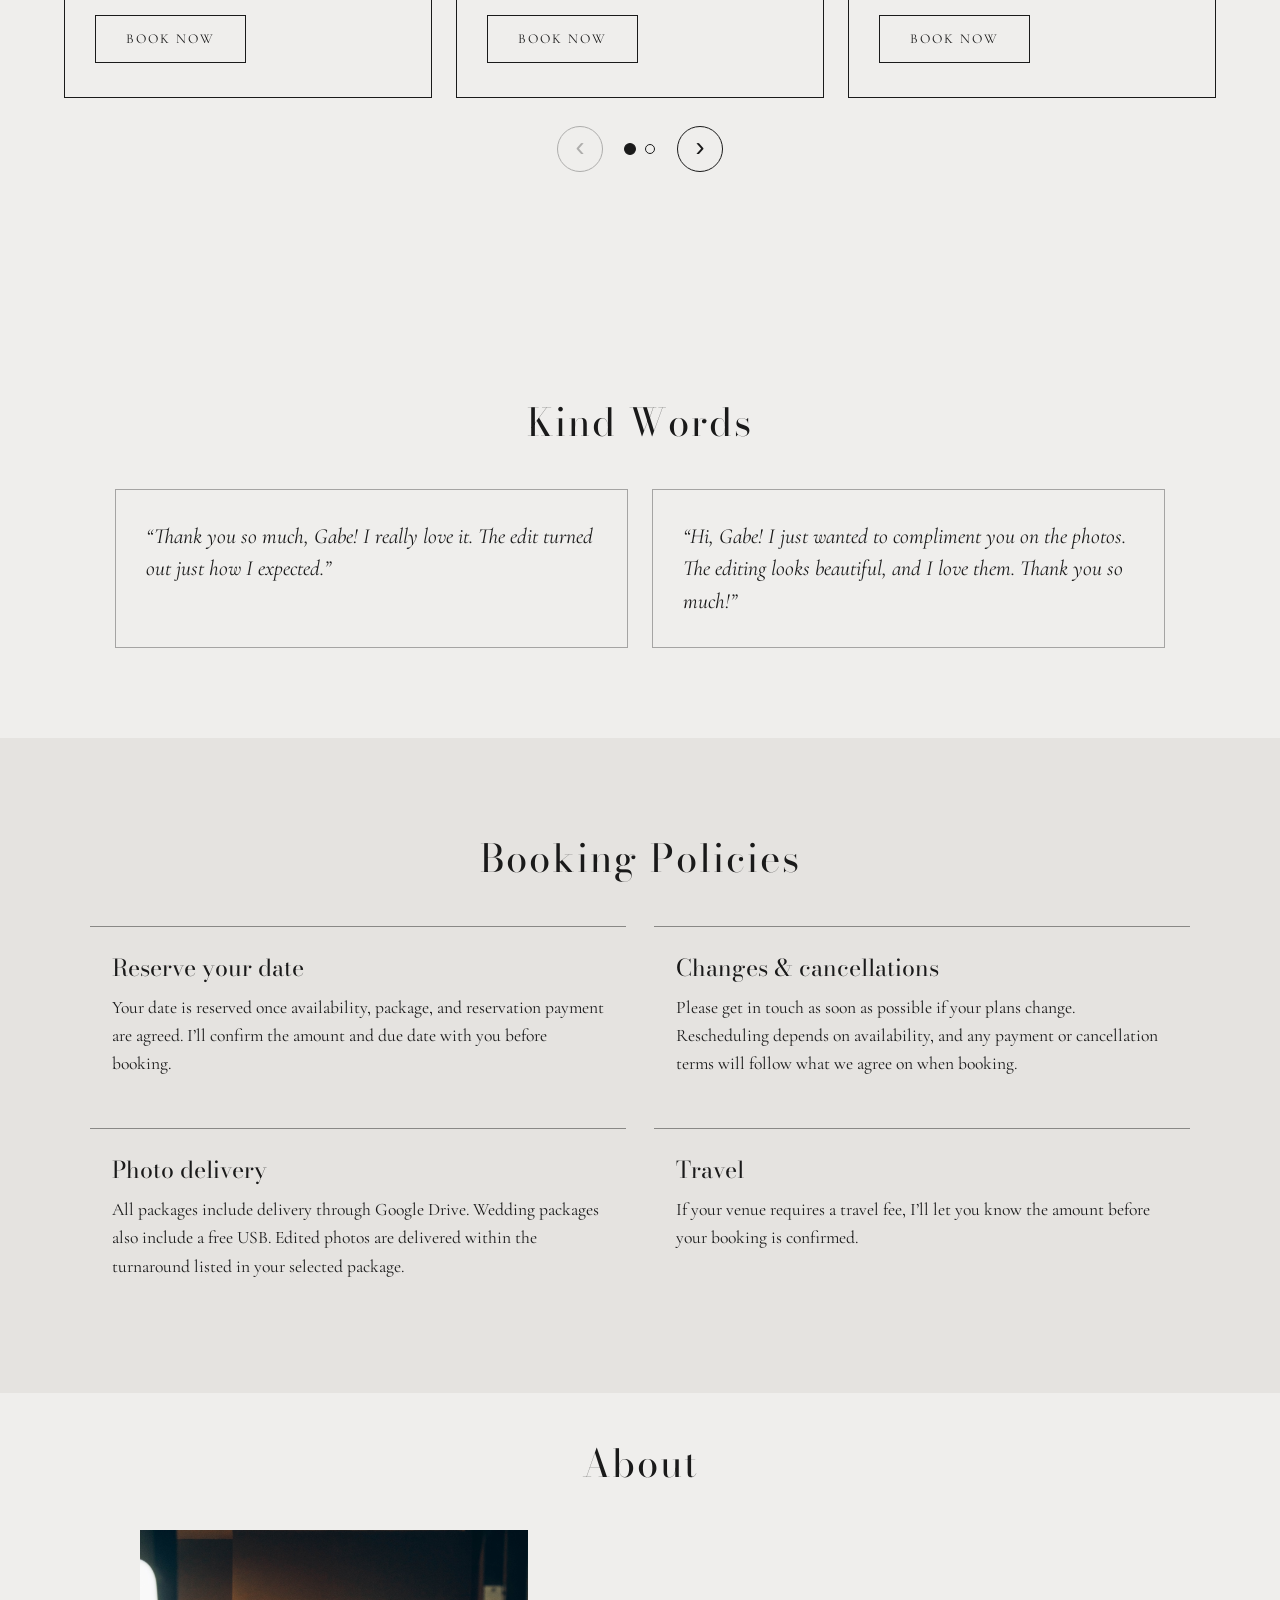
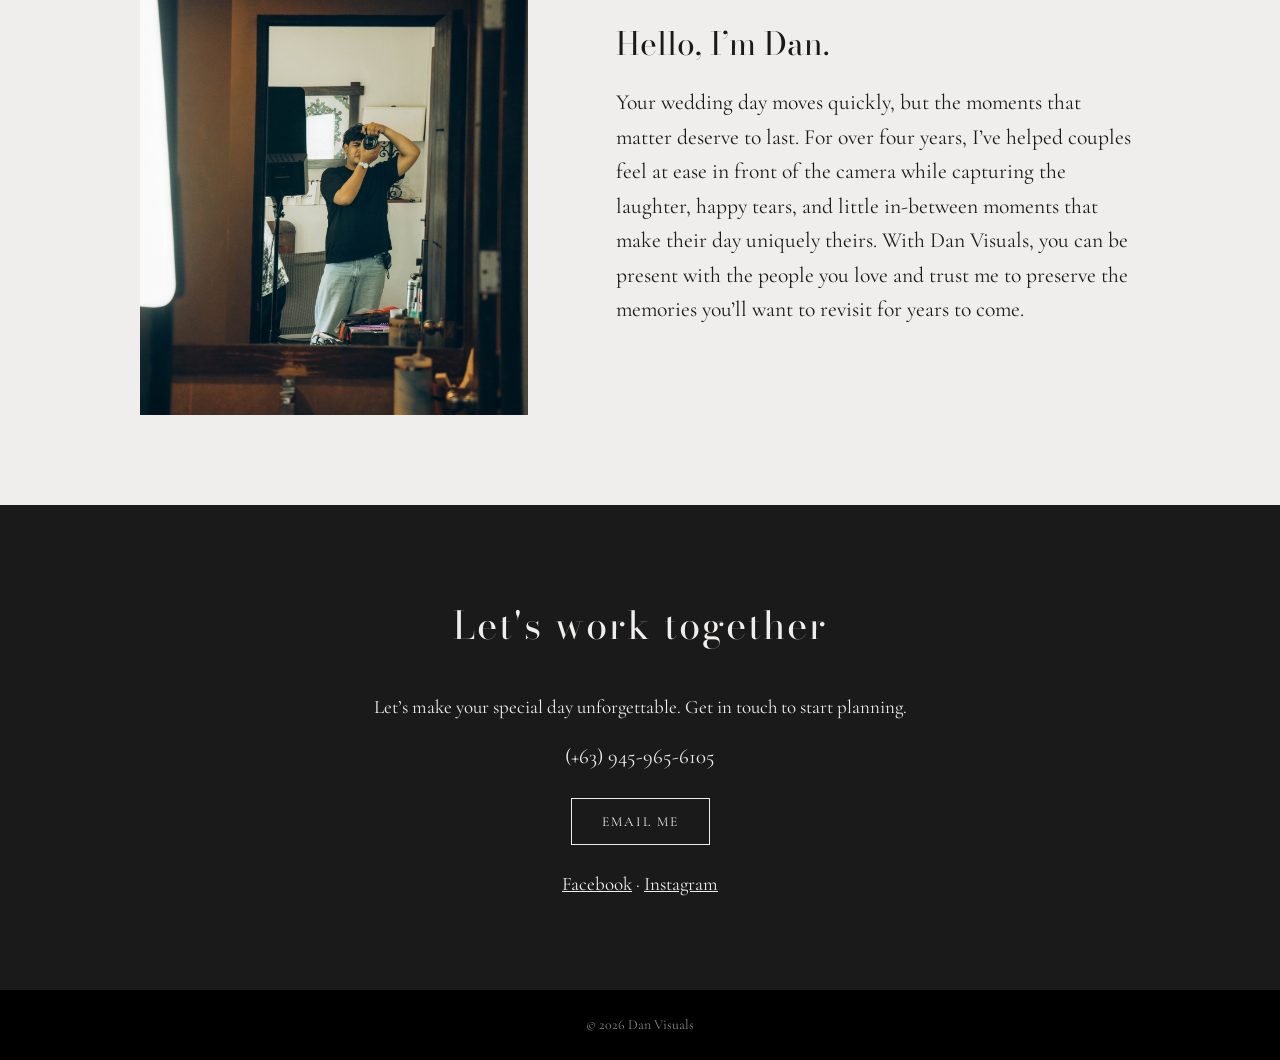
==== commit 9f10b9fd: "Simplify booking payment status" ====
--- a/index.html
+++ b/index.html
@@ -214,7 +214,7 @@
   <section id="contact" class="section dark">
     <h2>Let's work together</h2>
     <p>Let’s make your special day unforgettable. Get in touch to start planning.</p>
-    <p class="contact-line"><a href="tel:+639459656105">0945-965-6105</a></p>
+    <p class="contact-line"><a href="tel:+639459656105">(+63) 945-965-6105</a></p>
     <a href="mailto:gabrieldandelamin700@gmail.com" class="btn">Email me</a>
     <p class="social">
       <a href="https://www.facebook.com/profile.php?id=100089583471632">Facebook</a> ·
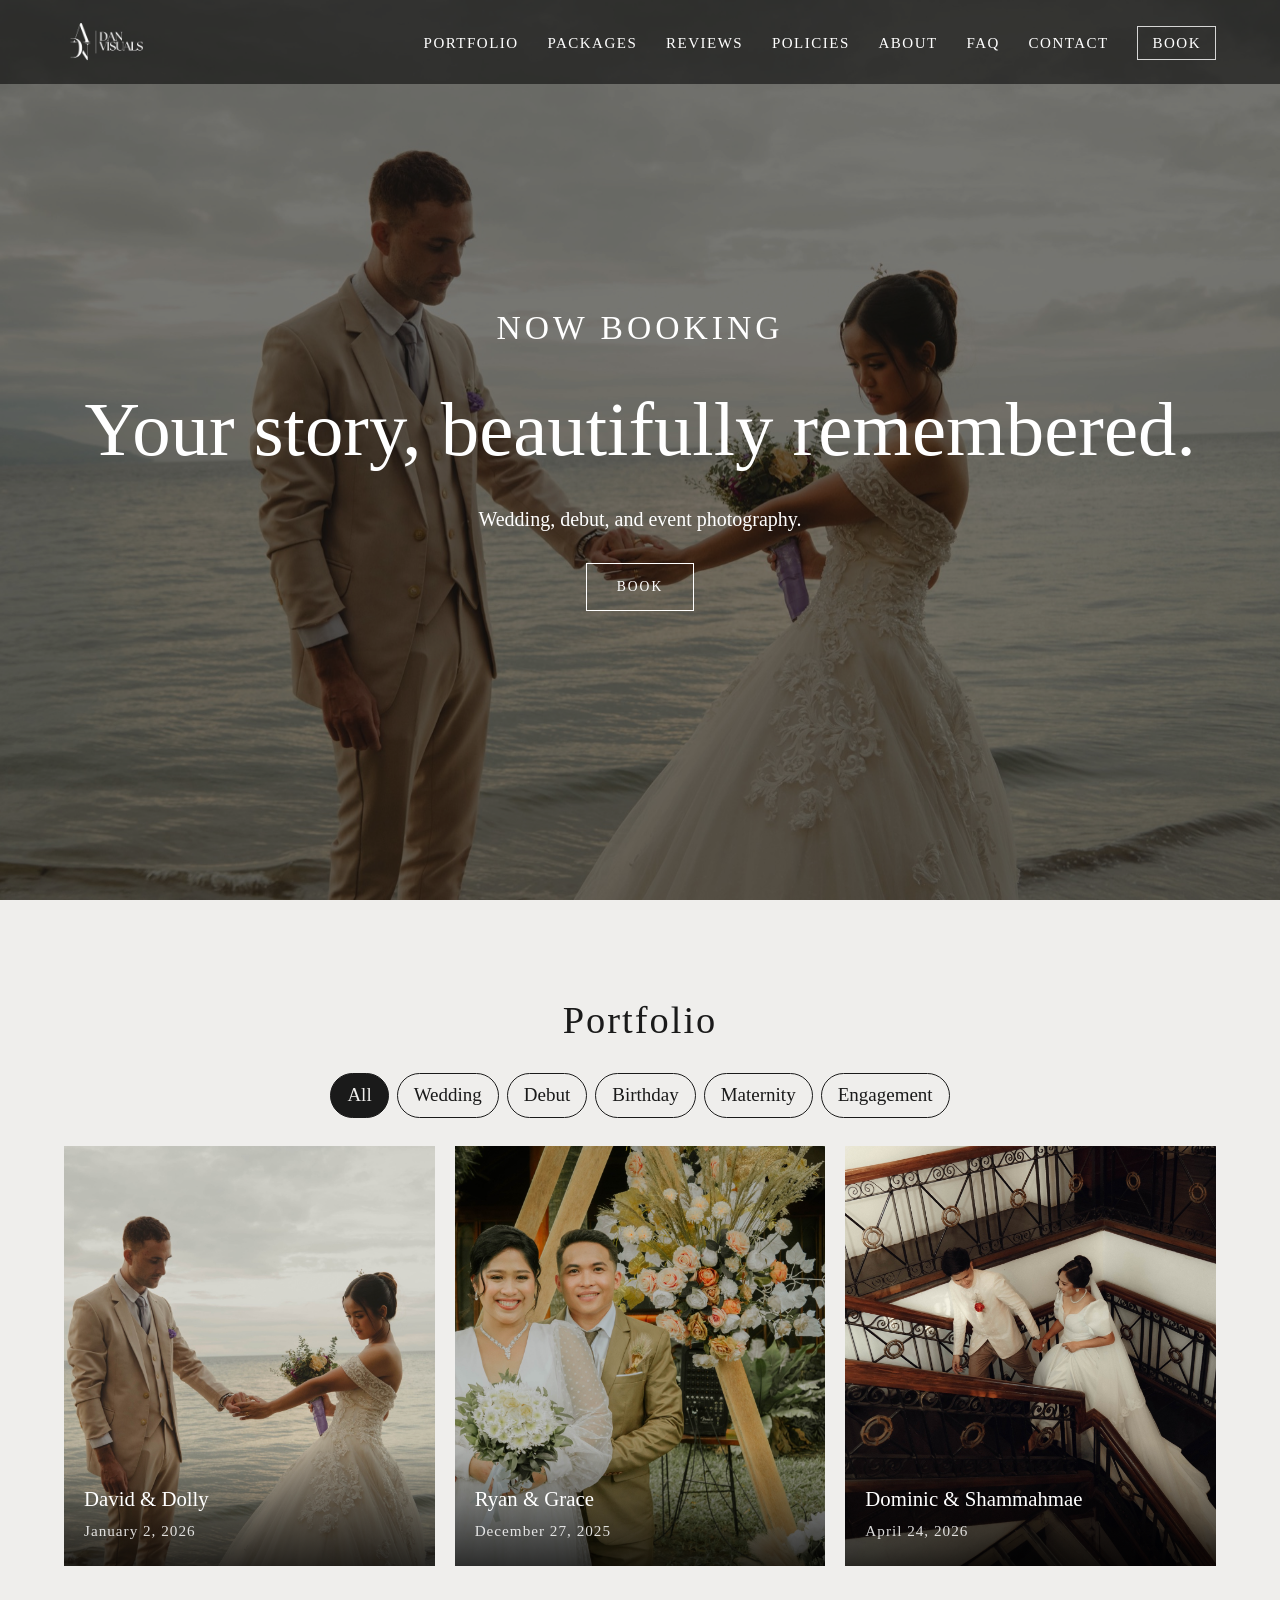
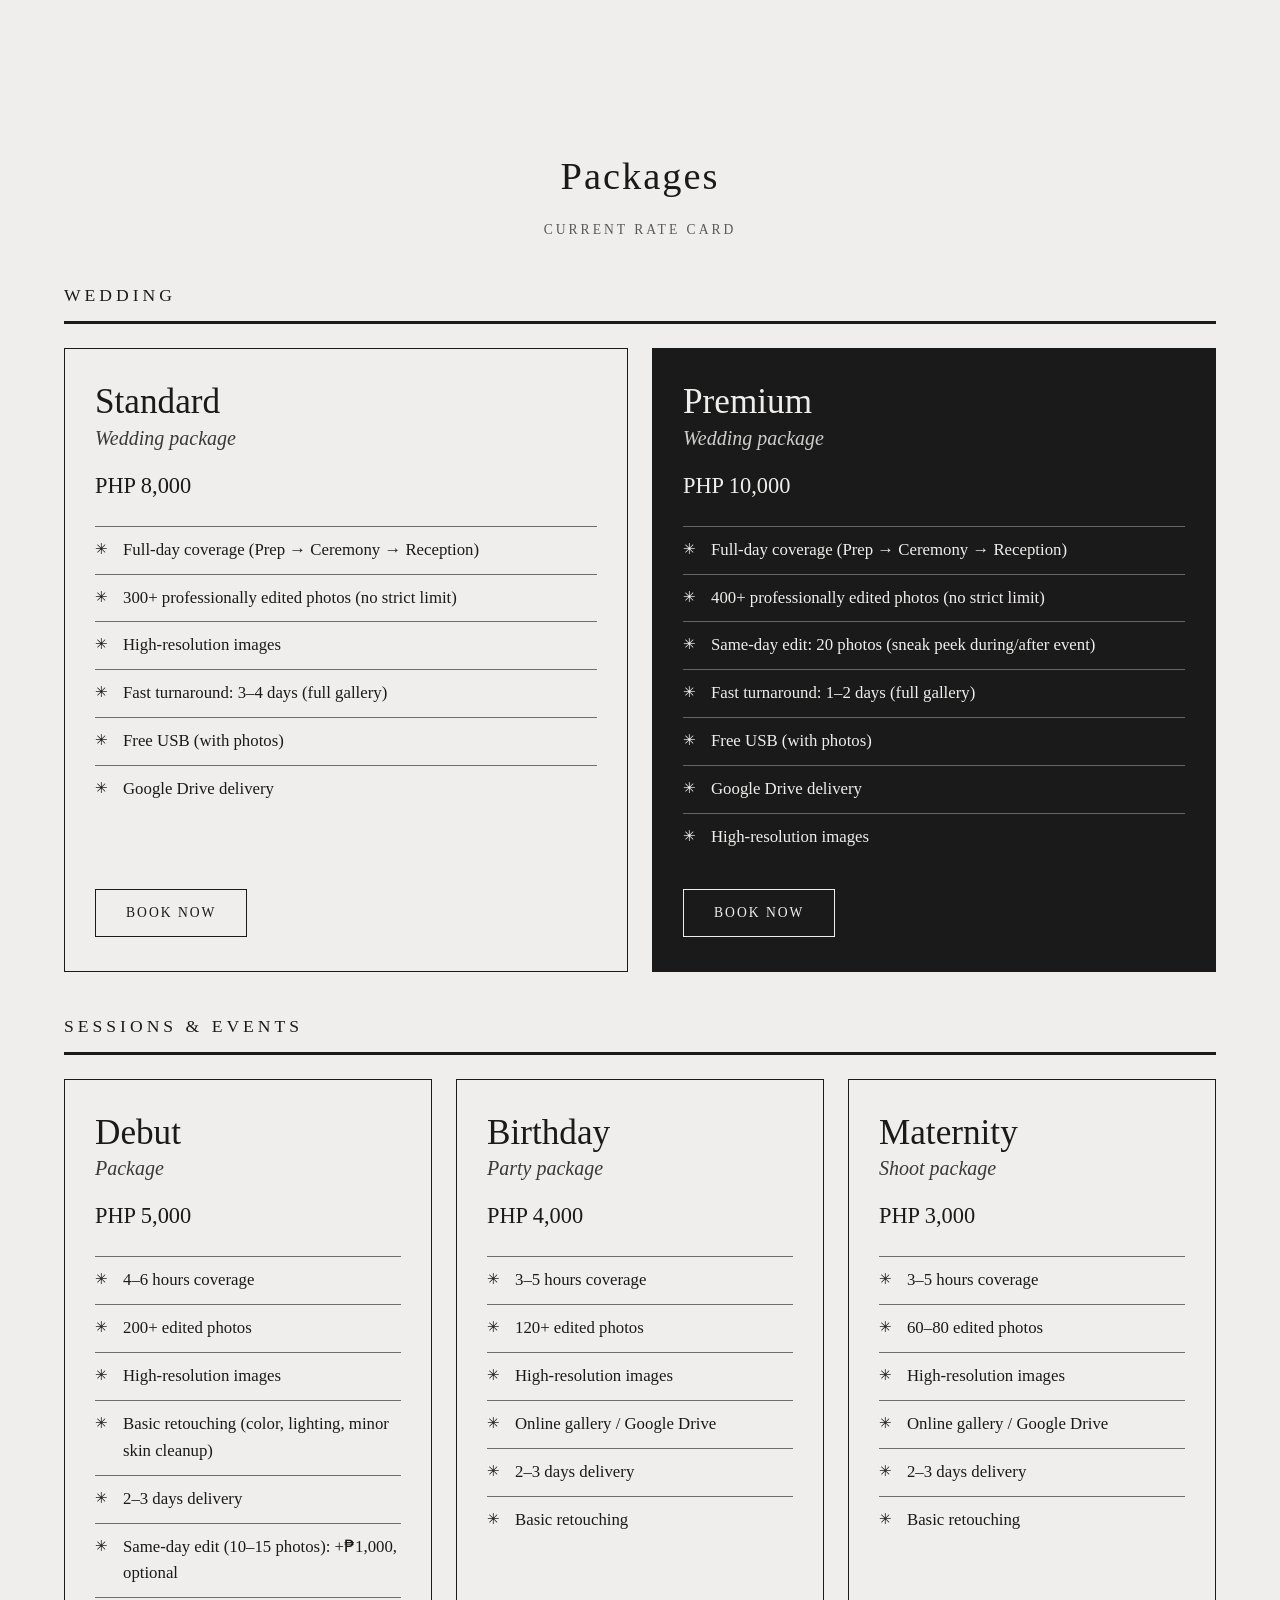
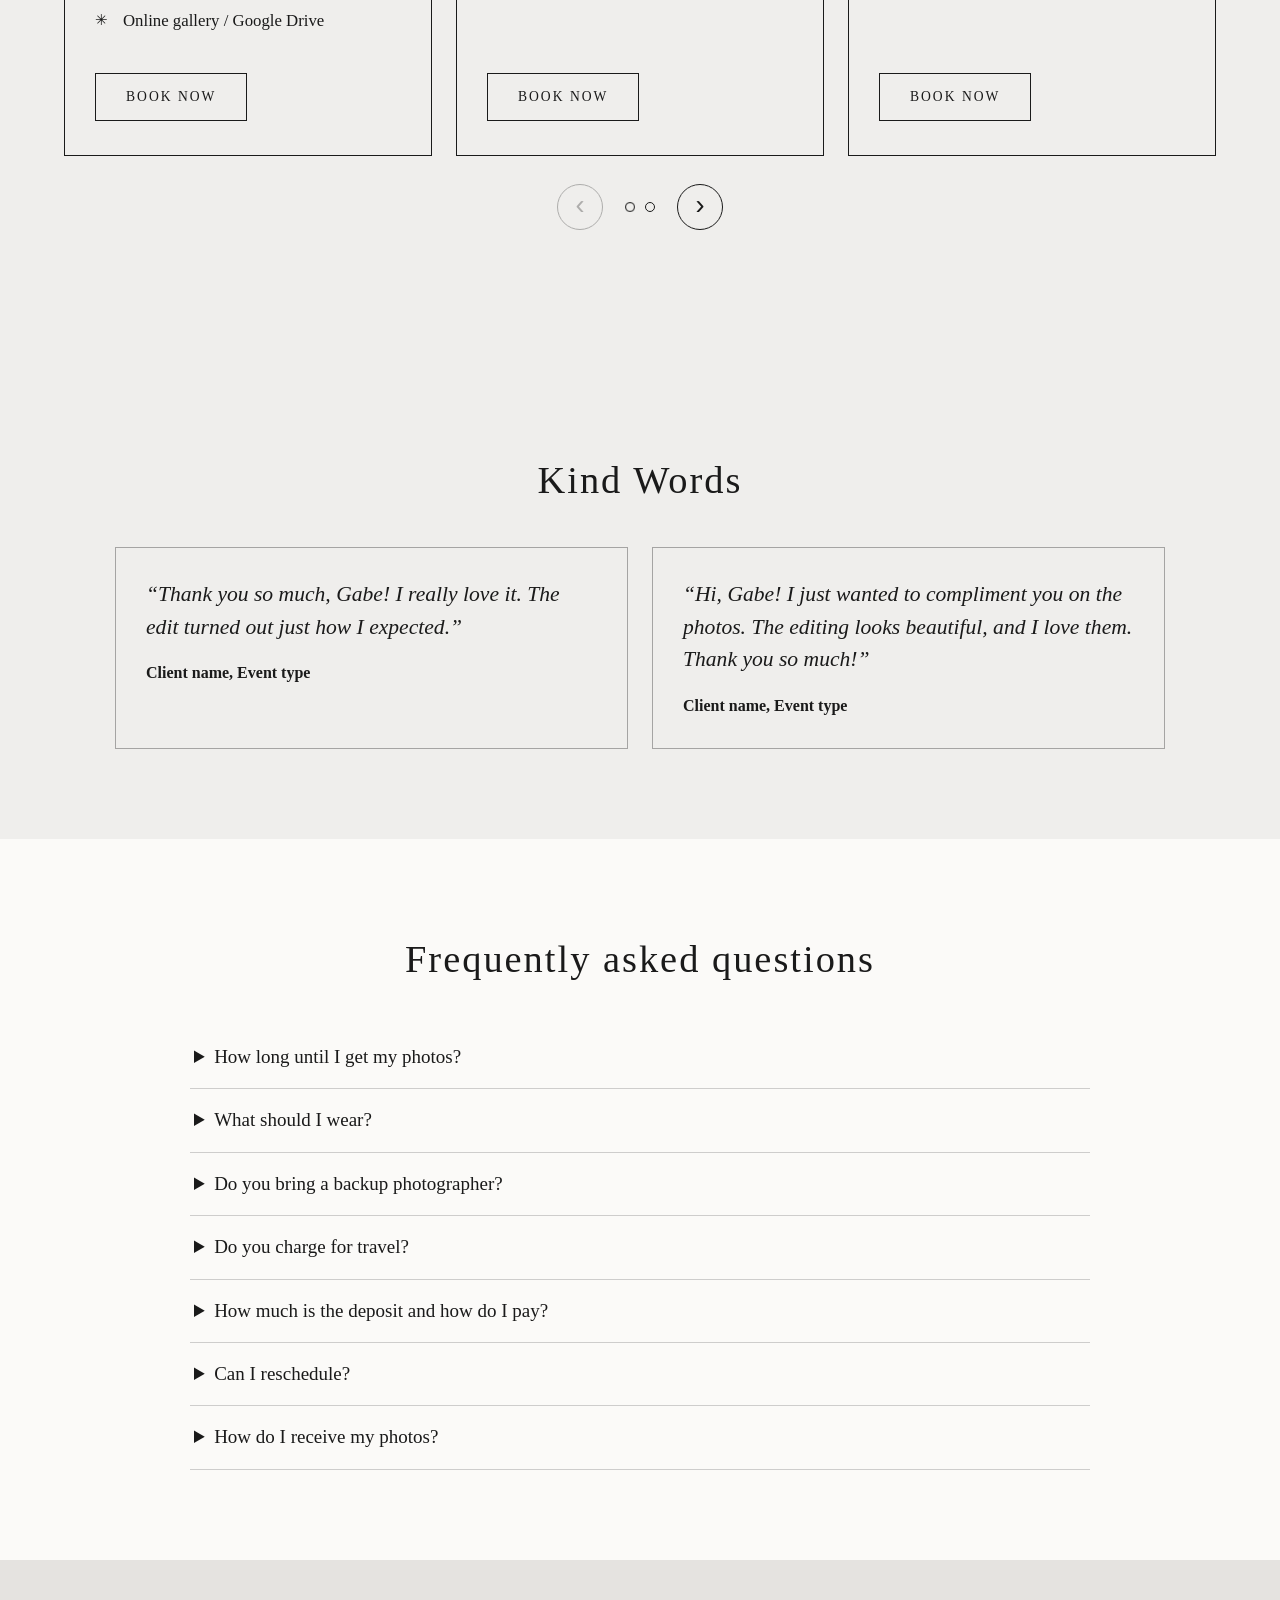
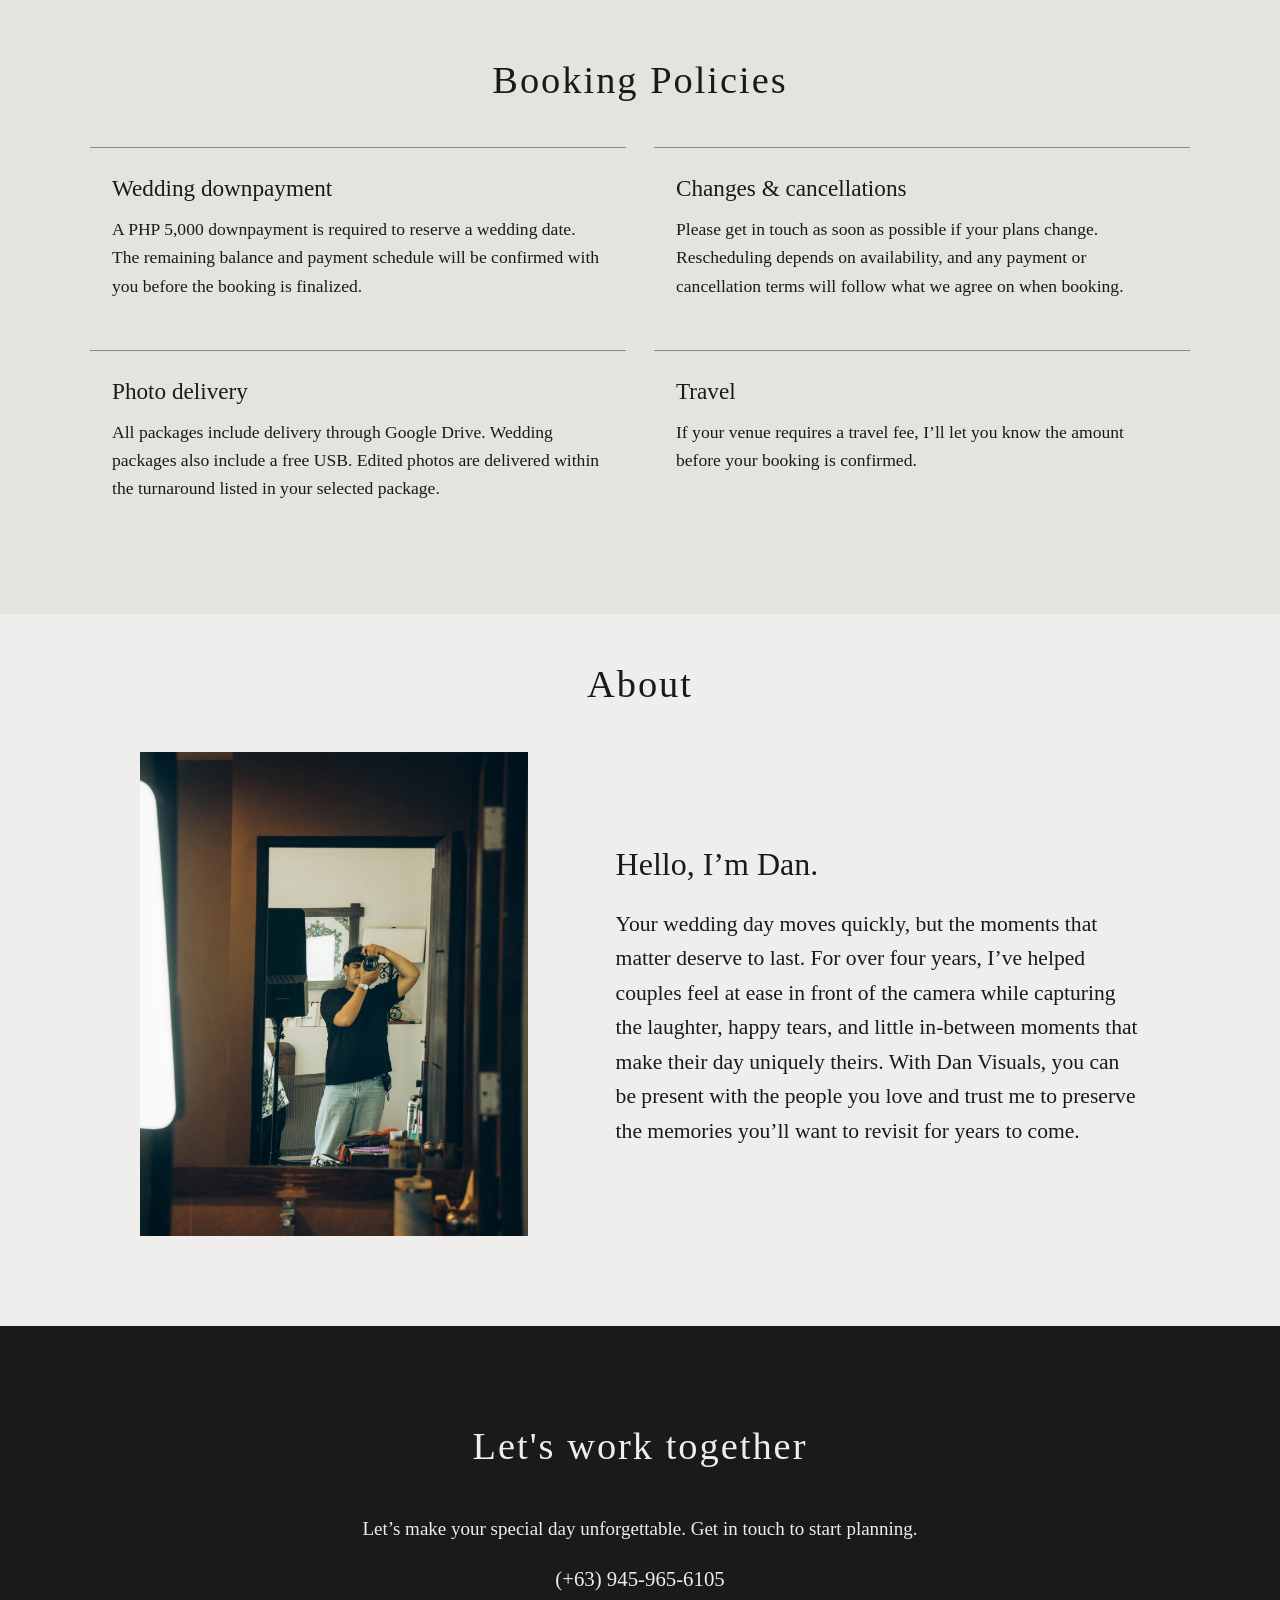
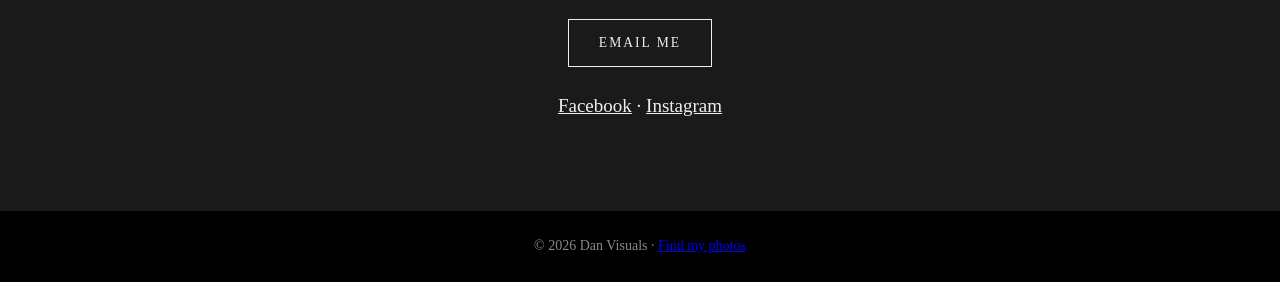
==== commit d6a22cc6: "Add portfolio categories and home page FAQ" ====
--- a/index.html
+++ b/index.html
@@ -3,21 +3,25 @@
 <head>
   <meta charset="UTF-8">
   <meta name="viewport" content="width=device-width, initial-scale=1">
+  <meta http-equiv="Content-Security-Policy" content="default-src 'self'; script-src 'self'; style-src 'self' https://fonts.googleapis.com; font-src https://fonts.gstatic.com; img-src 'self' data: https://rmaswjkqiorjswhzjcte.supabase.co; connect-src 'self' https://rmaswjkqiorjswhzjcte.supabase.co; object-src 'none'; base-uri 'self'; form-action 'self'">
+  <meta name="referrer" content="strict-origin-when-cross-origin">
   <title>Dan Visuals | Wedding & Event Photography</title>
   <meta name="description" content="Dan Visuals: wedding, debut, engagement, maternity, and event photography in the Philippines.">
   <link rel="icon" type="image/png" href="images/logo.png">
   <meta property="og:title" content="Dan Visuals | Wedding & Event Photography">
   <meta property="og:description" content="Wedding, debut, engagement, maternity, and event photography in the Philippines.">
   <meta property="og:image" content="https://gabywayby.github.io/danvisuals/images/hero.jpg">
+  <meta name="twitter:card" content="summary_large_image">
   <meta property="og:type" content="website">
   <meta property="og:url" content="https://gabywayby.github.io/danvisuals/">
   <script type="application/ld+json">
     {"@context":"https://schema.org","@type":"LocalBusiness","name":"Dan Visuals","url":"https://gabywayby.github.io/danvisuals/","image":"https://gabywayby.github.io/danvisuals/images/hero.jpg","telephone":"+639459656105","email":"gabrieldandelamin700@gmail.com","areaServed":{"@type":"Country","name":"Philippines"},"priceRange":"₱₱"}
   </script>
-  <link rel="preconnect" href="https://fonts.googleapis.com">
-  <link rel="preconnect" href="https://fonts.gstatic.com" crossorigin>
   <link href="https://fonts.googleapis.com/css2?family=Bodoni+Moda:wght@400;500;700&family=Cormorant+Garamond:wght@400;500;600&display=swap" rel="stylesheet">
   <link rel="stylesheet" href="style.css">
+  <script src="vendor/supabase.js" defer></script>
+  <script src="config.js" defer></script>
+  <script src="portfolio.js" defer></script>
 </head>
 <body>
 
@@ -25,11 +29,12 @@
     <a href="#home" class="logo"><img src="images/logo.png" alt="Dan Visuals"></a>
     <button class="menu-toggle" type="button" aria-label="Open navigation" aria-expanded="false" aria-controls="site-navigation"><span></span><span></span><span></span></button>
     <nav id="site-navigation">
-      <a href="#portfolio">Weddings</a>
+      <a href="#portfolio">Portfolio</a>
       <a href="#packages">Packages</a>
       <a href="#testimonials">Reviews</a>
       <a href="#policies">Policies</a>
       <a href="#about">About</a>
+      <a href="#faq">FAQ</a>
       <a href="#contact">Contact</a>
       <a href="booking.html" class="nav-book">Book</a>
     </nav>
@@ -45,20 +50,28 @@
   </section>
 
   <section id="portfolio" class="section">
-    <h2>Weddings</h2>
+    <h2>Portfolio</h2>
+    <div class="portfolio-filters" id="portfolioFilters" aria-label="Filter portfolio by event type">
+      <button type="button" class="portfolio-filter is-active" data-category="all">All</button>
+      <button type="button" class="portfolio-filter" data-category="wedding">Wedding</button>
+      <button type="button" class="portfolio-filter" data-category="debut">Debut</button>
+      <button type="button" class="portfolio-filter" data-category="birthday">Birthday</button>
+      <button type="button" class="portfolio-filter" data-category="maternity">Maternity</button>
+      <button type="button" class="portfolio-filter" data-category="engagement">Engagement</button>
+    </div>
     <div class="wedding-grid">
 
-      <a class="wedding" href="weddings/david-and-dolly/index.html">
+      <a class="wedding" data-category="wedding" href="weddings/david-and-dolly/index.html">
         <img src="weddings/david-and-dolly/cover.jpg" alt="David and Dolly wedding">
         <div class="caption"><h3>David & Dolly</h3><span>January 2, 2026</span></div>
       </a>
 
-      <a class="wedding" href="weddings/ryan-and-grace/index.html">
+      <a class="wedding" data-category="wedding" href="weddings/ryan-and-grace/index.html">
         <img src="weddings/ryan-and-grace/cover.jpg" alt="Ryan and Grace wedding">
         <div class="caption"><h3>Ryan & Grace</h3><span>December 27, 2025</span></div>
       </a>
 
-      <a class="wedding" href="weddings/dominic-and-shammahmae/index.html">
+      <a class="wedding" data-category="wedding" href="weddings/dominic-and-shammahmae/index.html">
         <img src="weddings/dominic-and-shammahmae/cover.jpg" alt="Dominic and Shammahmae wedding">
         <div class="caption"><h3>Dominic & Shammahmae</h3><span>April 24, 2026</span></div>
       </a>
@@ -185,15 +198,28 @@
   <section id="testimonials" class="section testimonials-section">
     <h2>Kind Words</h2>
     <div class="testimonials-grid">
-      <blockquote class="testimonial">“Thank you so much, Gabe! I really love it. The edit turned out just how I expected.”</blockquote>
-      <blockquote class="testimonial">“Hi, Gabe! I just wanted to compliment you on the photos. The editing looks beautiful, and I love them. Thank you so much!”</blockquote>
+      <blockquote class="testimonial">“Thank you so much, Gabe! I really love it. The edit turned out just how I expected.”<cite>Client name, Event type</cite></blockquote>
+      <blockquote class="testimonial">“Hi, Gabe! I just wanted to compliment you on the photos. The editing looks beautiful, and I love them. Thank you so much!”<cite>Client name, Event type</cite></blockquote>
+    </div>
+  </section>
+
+  <section id="faq" class="section faq-section">
+    <h2>Frequently asked questions</h2>
+    <div class="faq-list">
+      <details><summary>How long until I get my photos?</summary><p>Standard Wedding: 3–4 days. Premium Wedding: 1–2 days. Debut, Birthday, Maternity, and Engagement: 2–3 days.</p></details>
+      <details><summary>What should I wear?</summary><p>[FILL IN]</p></details>
+      <details><summary>Do you bring a backup photographer?</summary><p>[FILL IN]</p></details>
+      <details><summary>Do you charge for travel?</summary><p>[FILL IN]</p></details>
+      <details><summary>How much is the deposit and how do I pay?</summary><p>[FILL IN]</p></details>
+      <details><summary>Can I reschedule?</summary><p>[FILL IN]</p></details>
+      <details><summary>How do I receive my photos?</summary><p>I’ll send your finished photos through a Google Drive link. You can also use <a href="photos.html">Find my photos</a> later with your booking code and email address.</p></details>
     </div>
   </section>
 
   <section id="policies" class="section policies-section">
     <h2>Booking Policies</h2>
     <div class="policies-grid">
-      <article class="policy"><h3>Reserve your date</h3><p>Your date is reserved once availability, package, and reservation payment are agreed. I’ll confirm the amount and due date with you before booking.</p></article>
+      <article class="policy"><h3>Wedding downpayment</h3><p>A PHP 5,000 downpayment is required to reserve a wedding date. The remaining balance and payment schedule will be confirmed with you before the booking is finalized.</p></article>
       <article class="policy"><h3>Changes & cancellations</h3><p>Please get in touch as soon as possible if your plans change. Rescheduling depends on availability, and any payment or cancellation terms will follow what we agree on when booking.</p></article>
       <article class="policy"><h3>Photo delivery</h3><p>All packages include delivery through Google Drive. Wedding packages also include a free USB. Edited photos are delivered within the turnaround listed in your selected package.</p></article>
       <article class="policy"><h3>Travel</h3><p>If your venue requires a travel fee, I’ll let you know the amount before your booking is confirmed.</p></article>
@@ -222,7 +248,7 @@
     </p>
   </section>
 
-  <footer>© <span id="year"></span> Dan Visuals</footer>
+  <footer>© <span id="year"></span> Dan Visuals · <a href="photos.html">Find my photos</a></footer>
 
   <script src="script.js"></script>
 </body>
--- a/style.css
+++ b/style.css
@@ -70,6 +70,10 @@
 }
 .wedding .caption h3 { font-size: 1.3rem; }
 .wedding .caption span { font-size: .95rem; opacity: .85; letter-spacing: 1px; }
+.portfolio-filters { display: flex; flex-wrap: wrap; justify-content: center; gap: 8px; margin: -14px 0 28px; }
+.portfolio-filter { min-height: 38px; padding: 6px 16px; border: 1px solid var(--ink); border-radius: 99px; color: var(--ink); background: transparent; font: inherit; cursor: pointer; }
+.portfolio-filter:hover, .portfolio-filter.is-active { color: var(--cream); background: var(--ink); }
+.wedding[hidden] { display: none; }
 
 /* Packages */
 .packages-section { max-width: 1280px; margin: 0 auto; }
@@ -154,6 +158,13 @@
   padding: 30px; border: 1px solid rgba(26,26,26,.35); text-align: left;
   font-size: 1.35rem; font-style: italic; line-height: 1.5;
 }
+.testimonial cite { display: block; margin-top: 18px; font-size: 1rem; font-style: normal; font-weight: 600; }
+.faq-section { background: #fbfaf8; }
+.faq-list { max-width: 900px; margin: 0 auto; text-align: left; }
+.faq-list details { padding: 16px 4px; border-bottom: 1px solid rgba(26,26,26,.2); }
+.faq-list summary { font: 500 1.25rem var(--head); cursor: pointer; }
+.faq-list details p { margin: 12px 0 0; }
+.faq-list a { color: inherit; }
 .policies-section { background: #e5e3e0; }
 .policies-grid { max-width: 1100px; margin: 0 auto; display: grid; grid-template-columns: repeat(2, minmax(0, 1fr)); gap: 28px; text-align: left; }
 .policy { padding: 22px; border-top: 1px solid rgba(26,26,26,.45); }
@@ -174,12 +185,55 @@
   border-radius: 0; background: rgba(255,255,255,.45); color: var(--ink); font: inherit;
 }
 .booking-form input:focus, .booking-form select:focus { outline: 2px solid var(--ink); outline-offset: 2px; }
+.booking-date-field { display: flex; flex-direction: column; gap: 6px; }
+.booking-date-field > label { font-size: 1.05rem; }
+.availability-help { margin: 0; font-size: .9rem; opacity: .8; }
+.availability-calendar { margin-top: 4px; padding: 14px; border: 1px solid rgba(26,26,26,.25); background: rgba(255,255,255,.35); }
+.availability-toolbar { display: flex; align-items: center; justify-content: space-between; gap: 12px; margin-bottom: 10px; }
+.availability-toolbar h2 { margin: 0; font: 500 1.3rem var(--head); }
+.availability-toolbar button { width: 38px; height: 38px; border: 1px solid rgba(26,26,26,.4); background: transparent; color: var(--ink); font-size: 1.5rem; cursor: pointer; }
+.availability-toolbar button:hover { background: var(--ink); color: var(--cream); }
+.availability-grid { display: grid; grid-template-columns: repeat(7, minmax(0, 1fr)); gap: 4px; }
+.availability-weekday { padding: 5px 0; text-align: center; font-size: .82rem; font-weight: 600; }
+.availability-day { min-width: 0; aspect-ratio: 1; border: 1px solid transparent; background: transparent; color: var(--ink); cursor: pointer; }
+.availability-day:hover:not(:disabled) { border-color: var(--ink); background: #ffffff80; }
+.availability-day.is-selected { border-color: var(--ink); background: var(--ink); color: var(--cream); }
+.availability-day.is-pending { border-color: #d99116; background: #d9911630; color: #79500a; cursor: not-allowed; }
+.availability-day.is-fully-booked { border-color: #a53636; background: #a5363620; color: #8c2424; text-decoration: line-through; cursor: not-allowed; opacity: .8; }
+.availability-day.is-past { opacity: .35; cursor: not-allowed; }
+.availability-day.is-outside { visibility: hidden; }
+.availability-day:disabled:not(.is-pending):not(.is-fully-booked) { cursor: default; }
+.availability-legend { display: flex; flex-wrap: wrap; gap: 16px; margin-top: 12px; font-size: .85rem; }
+.availability-legend span::before { content: ""; display: inline-block; width: 11px; height: 11px; margin-right: 6px; border: 1px solid currentColor; vertical-align: -1px; }
+.legend-open::before { background: transparent; }
+.legend-pending { color: #79500a; }
+.legend-pending::before { background: #d9911630; }
+.legend-fully-booked { color: #8c2424; }
+.legend-fully-booked::before { background: #a5363620; }
 .full-field { grid-column: 1 / -1; }
 .booking-note { font-size: .95rem; opacity: .8; margin-top: 2px; }
 .booking-submit { justify-self: start; background: transparent; cursor: pointer; font-family: inherit; }
 .booking-submit:hover { background: var(--ink); color: var(--cream); }
 .booking-submit:disabled { opacity: .6; cursor: wait; }
 .booking-status { min-height: 1.6em; font-size: .95rem; }
+.addons-field { min-width: 0; margin: 0; padding: 16px; border: 1px solid rgba(26,26,26,.25); }
+.addons-field legend { padding: 0 8px; font: 500 1.2rem var(--font-head); }
+.addons-field > p { margin: 0 0 10px; }
+.addons-list { display: grid; grid-template-columns: repeat(2, minmax(0, 1fr)); gap: 8px; }
+.addon-option { display: flex !important; flex-direction: row !important; align-items: center; gap: 10px !important; padding: 10px; border: 1px solid rgba(26,26,26,.18); background: #fff8; }
+.addon-option input { width: auto; min-height: 0; accent-color: var(--gold); }
+.estimated-total { margin: 0; padding: 14px 16px; background: #1a1a1a; color: #efeeec; font: 500 1.2rem var(--font-head); }
+.inquiry-success { padding: clamp(24px, 5vw, 48px); background: #fbfaf8; border: 1px solid #dedbd5; border-top: 3px solid #b08d57; }
+.inquiry-success h2 { margin: 0 0 10px; font: 400 clamp(2rem, 5vw, 3rem) var(--font-head); }
+.inquiry-summary { margin: 24px 0; padding: 18px; border: 1px solid #dedbd5; background: #fff; }
+.inquiry-summary p { margin: 6px 0; overflow-wrap: anywhere; }
+.inquiry-summary strong { font-weight: 600; }
+.copy-booking-code { min-height: 36px; margin-left: 12px; padding: 4px 12px; font-size: .78rem; }
+.inquiry-success h3 { margin: 22px 0 8px; font: 500 1.35rem var(--font-head); }
+.inquiry-success ol { padding-left: 24px; }
+.date-not-reserved { padding: 12px 14px; border-left: 3px solid #d99116; background: #f3e3c2; font-weight: 600; }
+.inquiry-contact-actions { display: flex; flex-wrap: wrap; align-items: center; gap: 12px; margin-top: 22px; }
+.inquiry-contact-actions a:not(.btn) { padding: 8px 0; }
 .privacy-note { max-width: 700px; margin: 20px auto 0; font-size: .9rem; opacity: .78; text-align: center; }
 .booking-back { display: block; width: fit-content; margin: 30px auto 0; color: var(--ink); text-decoration: none; }
 
@@ -226,6 +280,9 @@
   .about-photo { width: min(100%, 360px); margin: 0 auto; }
   .booking-form { grid-template-columns: 1fr; gap: 14px; }
   .booking-form .full-field { grid-column: auto; }
+  .addons-list { grid-template-columns: 1fr; }
   .policies-grid { grid-template-columns: 1fr; gap: 10px; }
   .testimonials-grid { grid-template-columns: 1fr; gap: 16px; }
-}
+  .wedding-grid { grid-template-columns: 1fr; }
+  .wedding img { height: 360px; }
+}
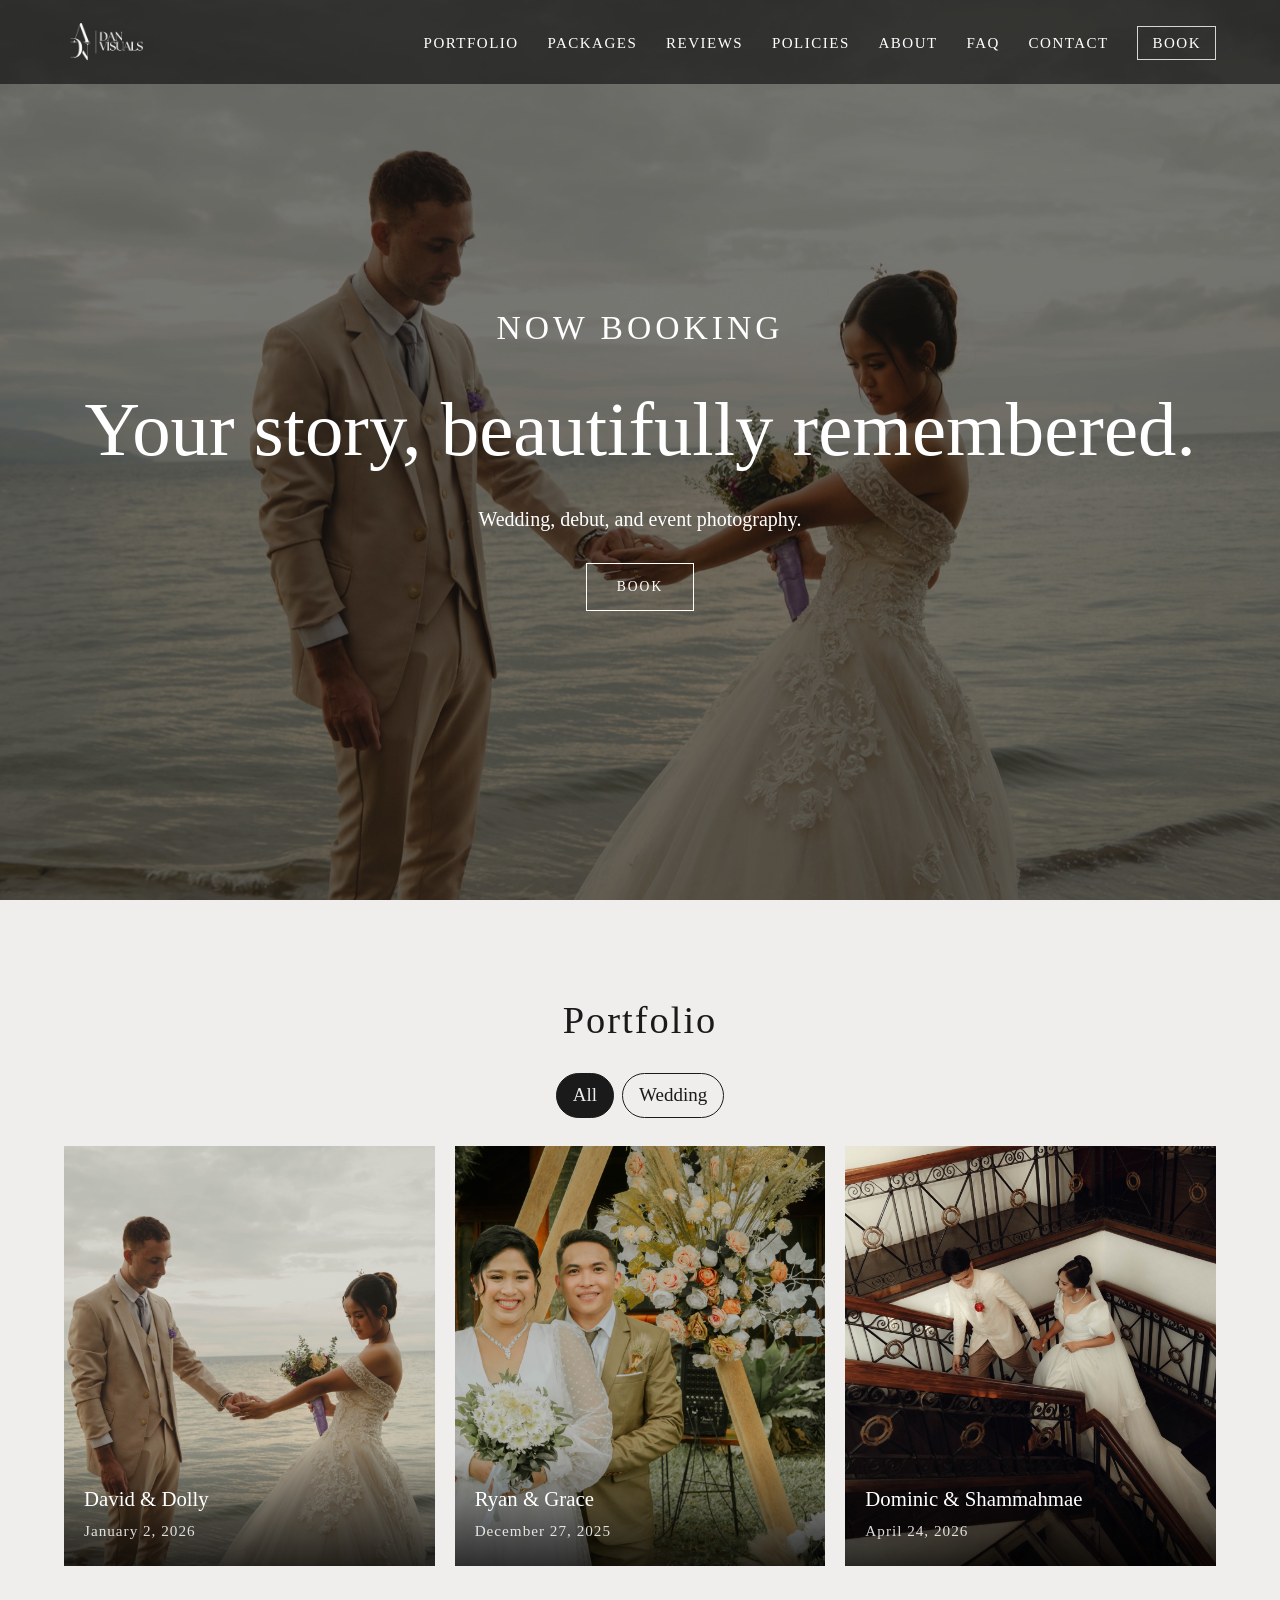
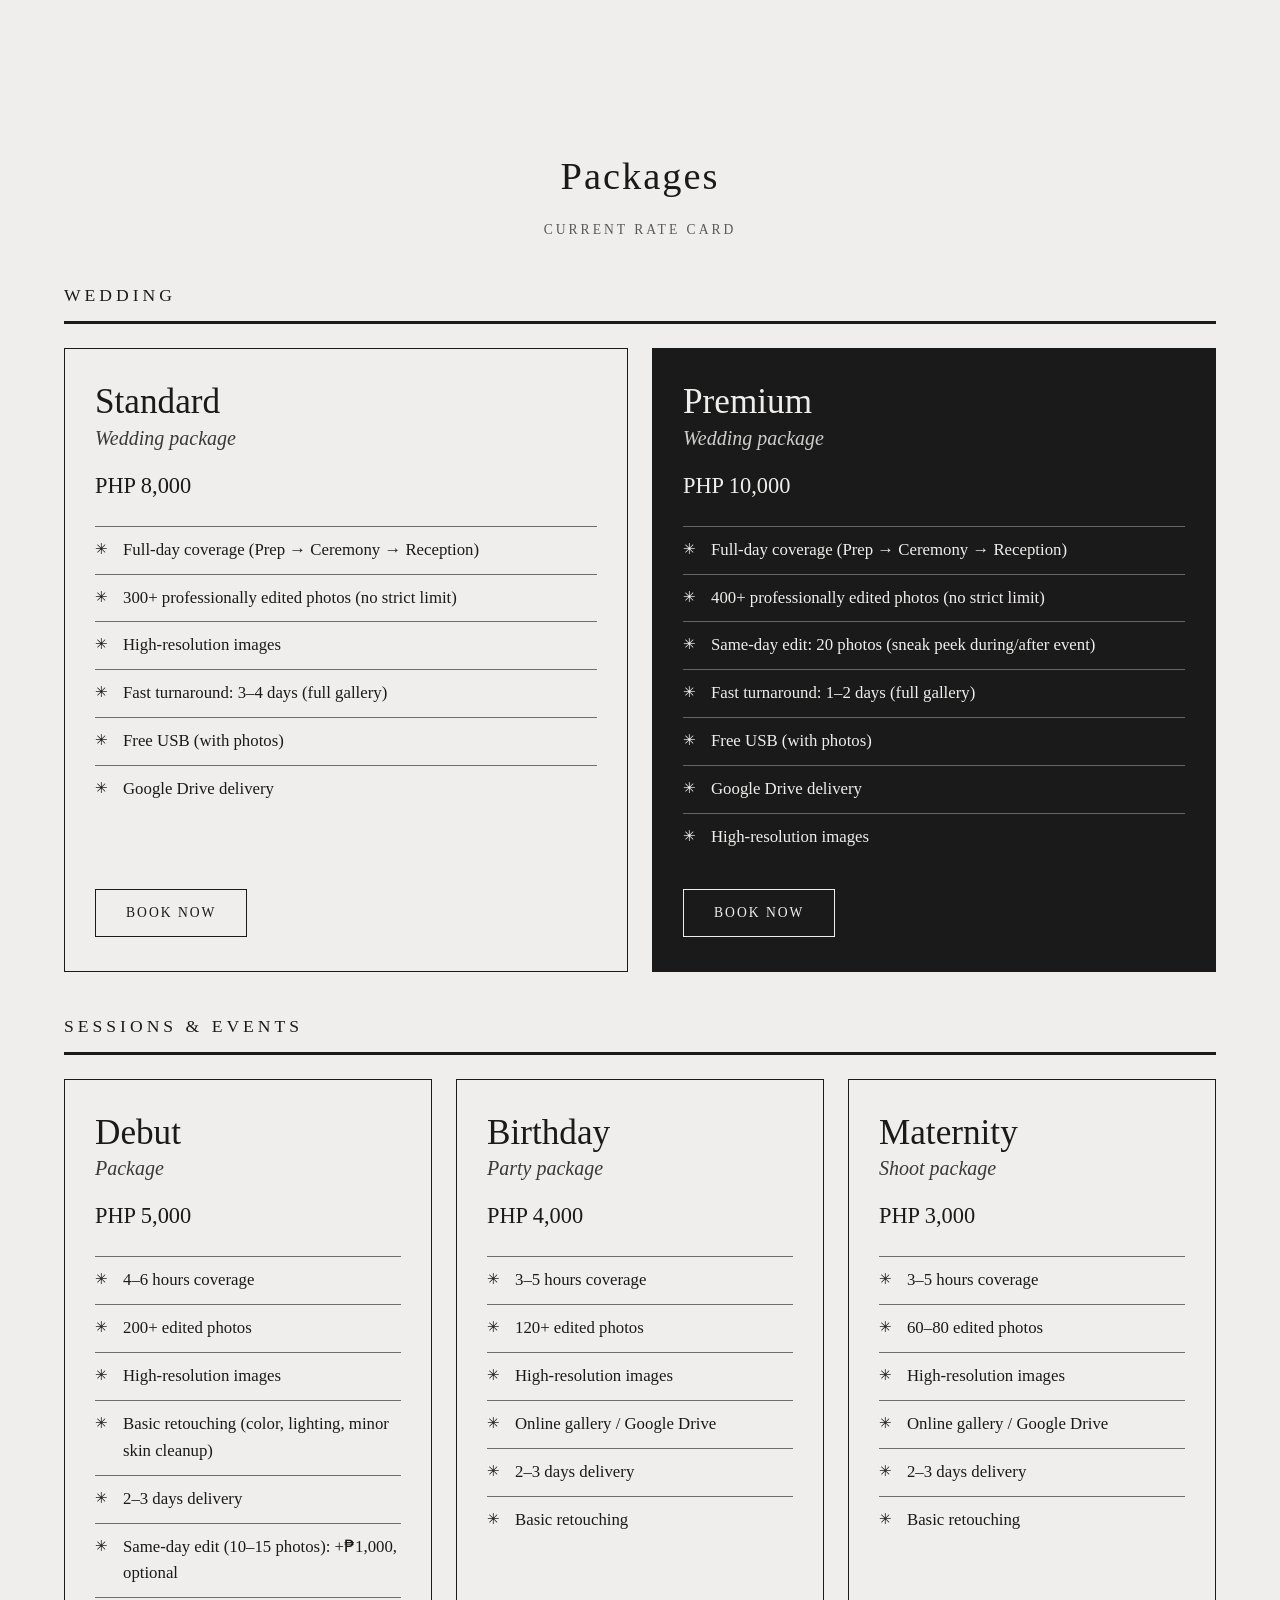
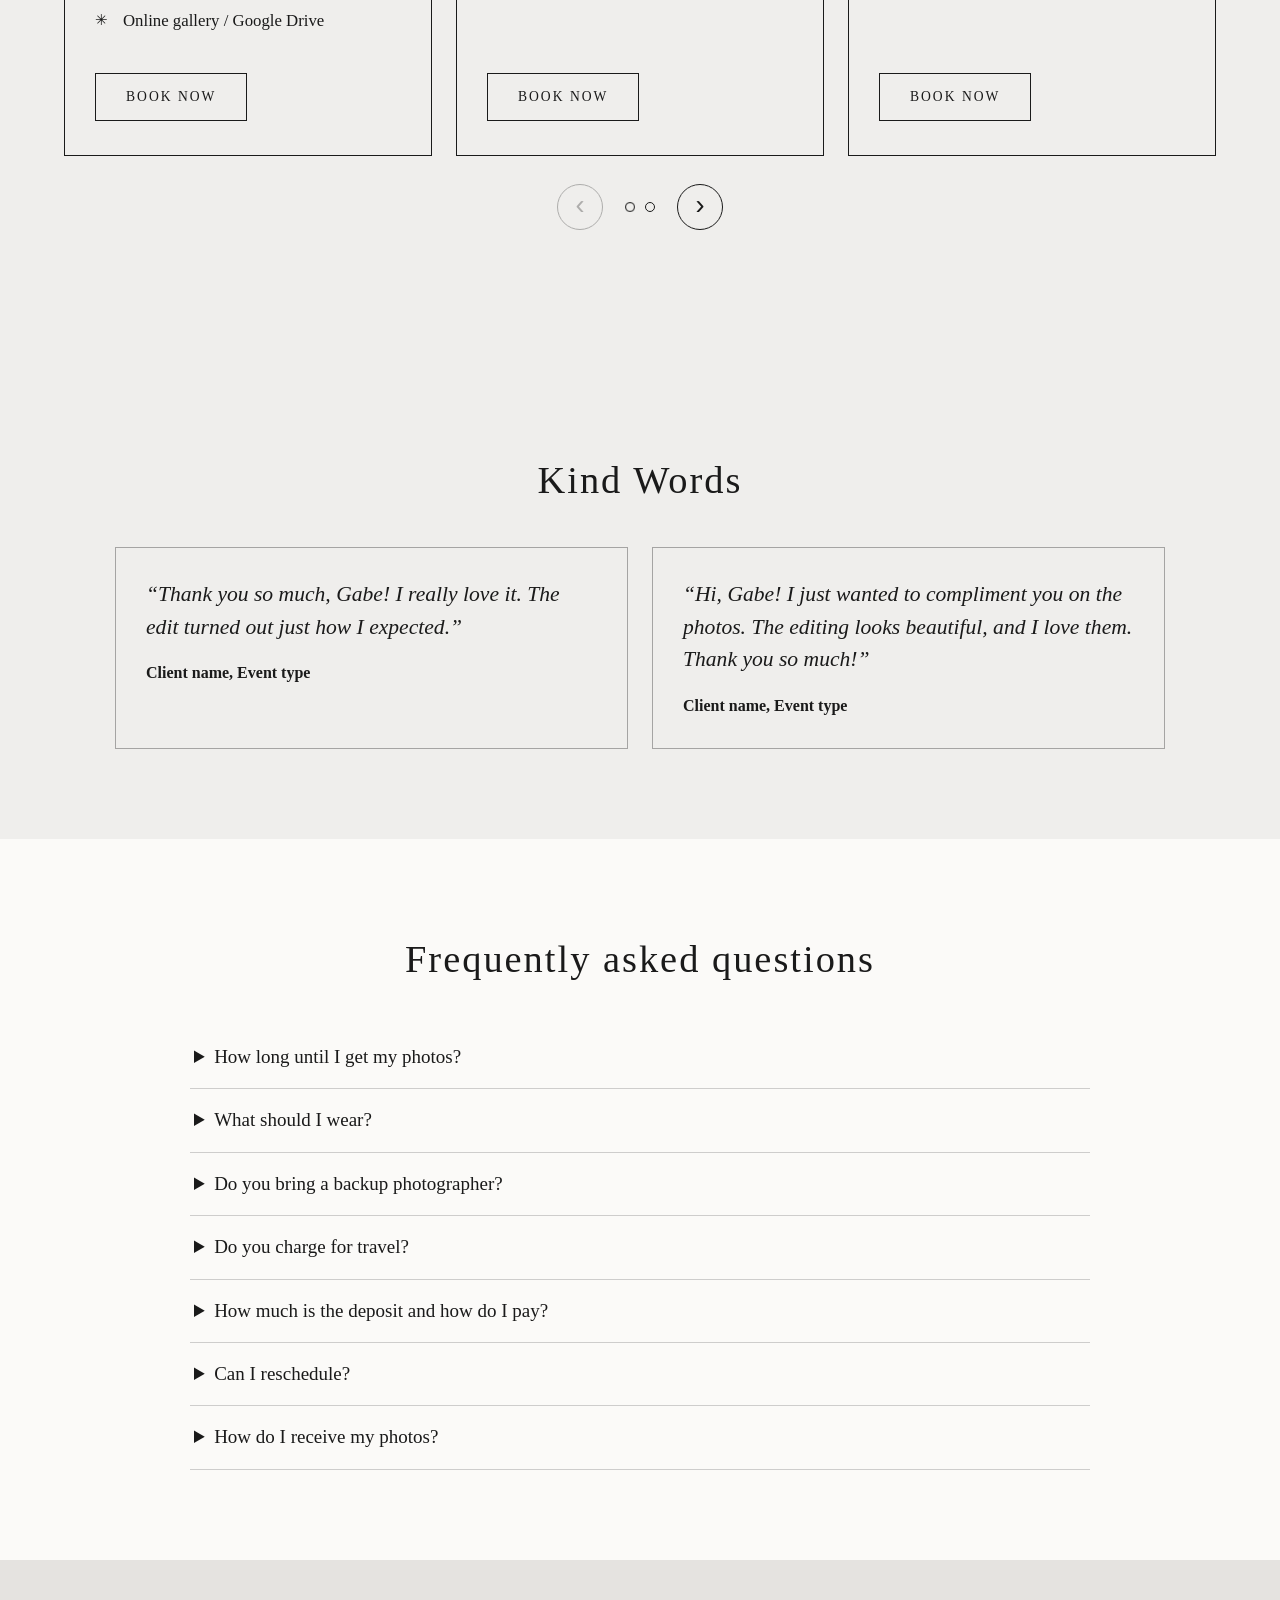
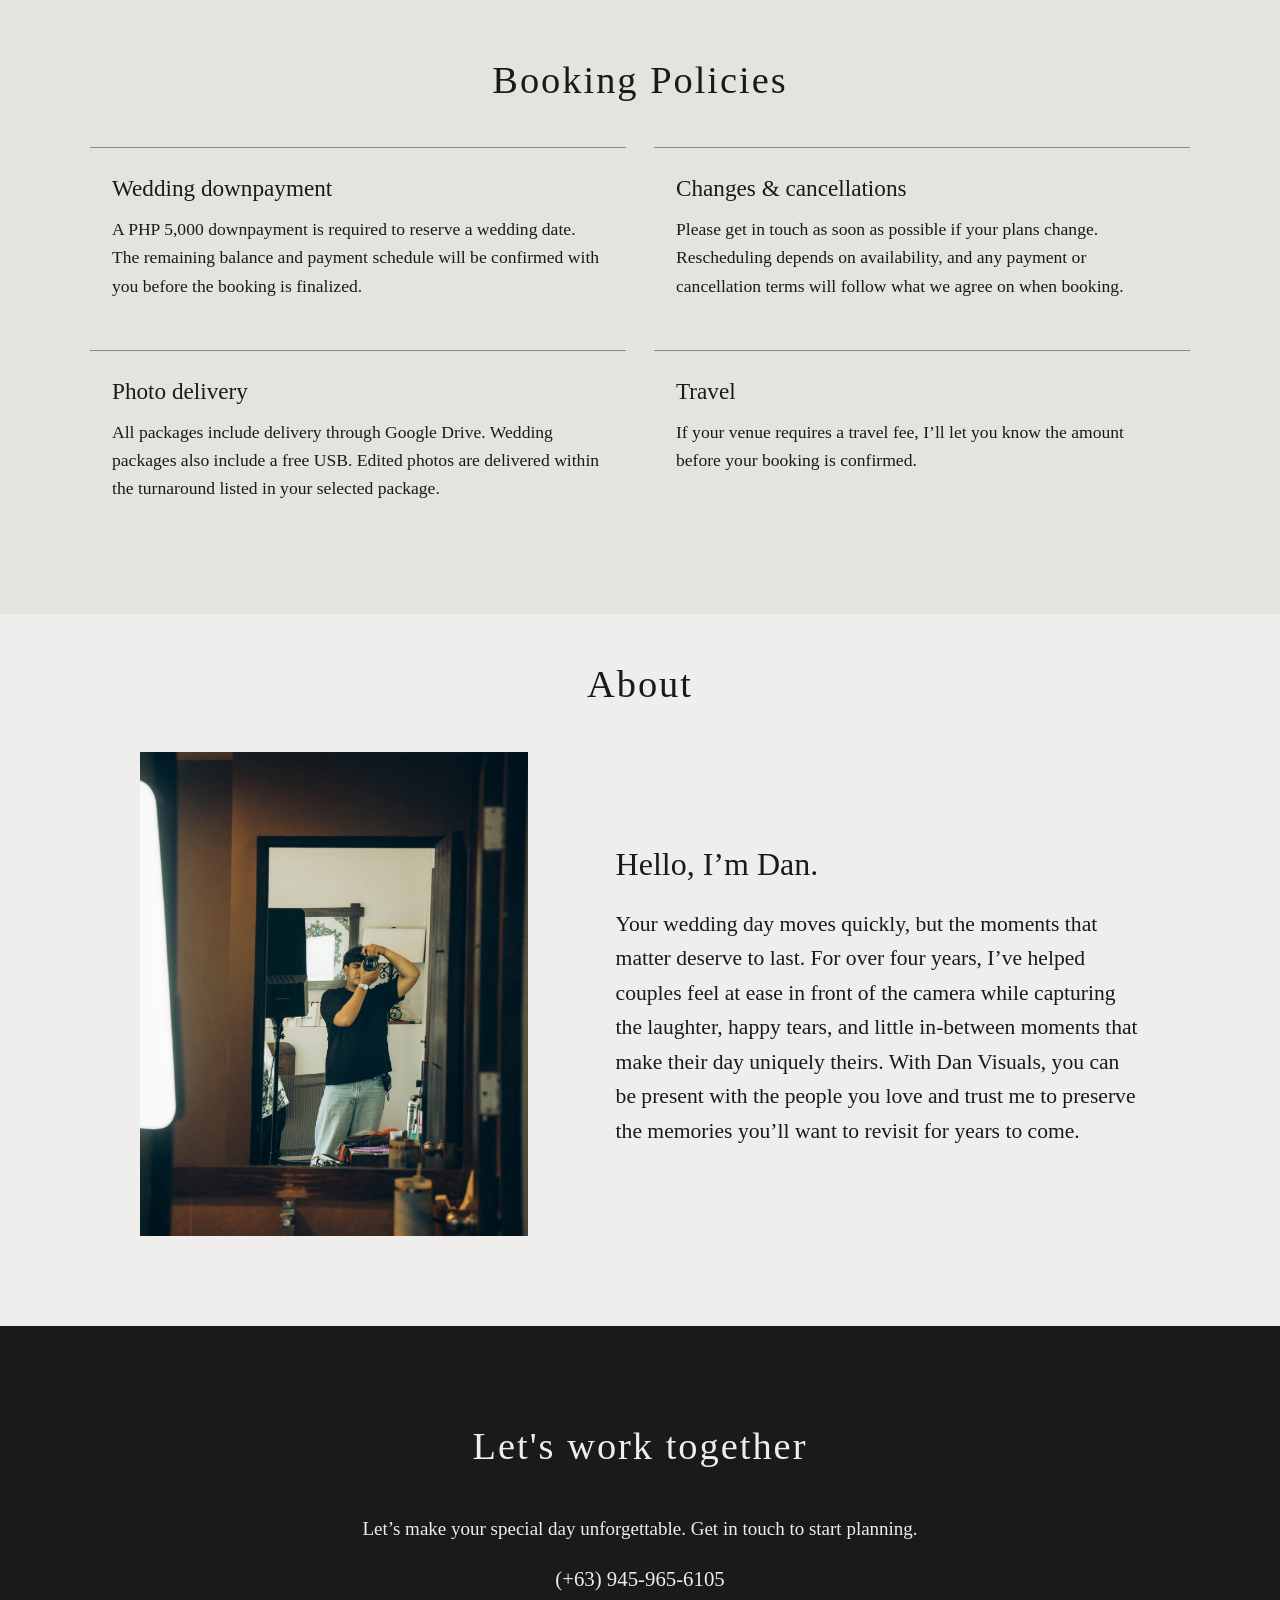
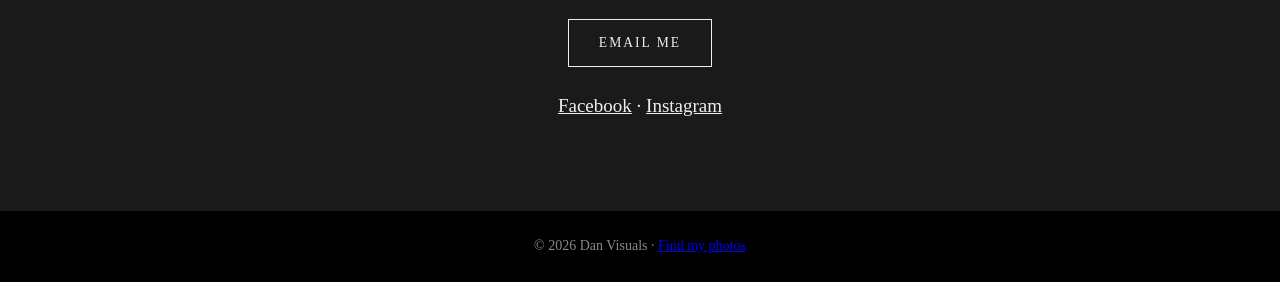
==== commit b5d209ce: "Complete speed and sharing features" ====
--- a/index.html
+++ b/index.html
@@ -7,15 +7,15 @@
   <meta name="referrer" content="strict-origin-when-cross-origin">
   <title>Dan Visuals | Wedding & Event Photography</title>
   <meta name="description" content="Dan Visuals: wedding, debut, engagement, maternity, and event photography in the Philippines.">
-  <link rel="icon" type="image/png" href="images/logo.png">
+  <link rel="icon" type="image/png" href="favicon.png">
   <meta property="og:title" content="Dan Visuals | Wedding & Event Photography">
   <meta property="og:description" content="Wedding, debut, engagement, maternity, and event photography in the Philippines.">
-  <meta property="og:image" content="https://gabywayby.github.io/danvisuals/images/hero.jpg">
+  <meta property="og:image" content="https://gabywayby.github.io/danvisuals/images/og-cover.jpg">
   <meta name="twitter:card" content="summary_large_image">
   <meta property="og:type" content="website">
   <meta property="og:url" content="https://gabywayby.github.io/danvisuals/">
   <script type="application/ld+json">
-    {"@context":"https://schema.org","@type":"LocalBusiness","name":"Dan Visuals","url":"https://gabywayby.github.io/danvisuals/","image":"https://gabywayby.github.io/danvisuals/images/hero.jpg","telephone":"+639459656105","email":"gabrieldandelamin700@gmail.com","areaServed":{"@type":"Country","name":"Philippines"},"priceRange":"₱₱"}
+    {"@context":"https://schema.org","@type":"LocalBusiness","name":"Dan Visuals","url":"https://gabywayby.github.io/danvisuals/","image":"https://gabywayby.github.io/danvisuals/images/og-cover.jpg","telephone":"+639459656105","email":"gabrieldandelamin700@gmail.com","areaServed":{"@type":"Country","name":"Philippines"},"priceRange":"₱₱"}
   </script>
   <link href="https://fonts.googleapis.com/css2?family=Bodoni+Moda:wght@400;500;700&family=Cormorant+Garamond:wght@400;500;600&display=swap" rel="stylesheet">
   <link rel="stylesheet" href="style.css">
--- a/style.css
+++ b/style.css
@@ -236,6 +236,14 @@
 .inquiry-contact-actions a:not(.btn) { padding: 8px 0; }
 .privacy-note { max-width: 700px; margin: 20px auto 0; font-size: .9rem; opacity: .78; text-align: center; }
 .booking-back { display: block; width: fit-content; margin: 30px auto 0; color: var(--ink); text-decoration: none; }
+.photos-page { min-height: calc(100vh - 66px); max-width: 780px; margin: 0 auto; padding: 130px 5% 70px; }
+.photos-page h1 { text-align: center; font-size: clamp(2.2rem, 6vw, 3.6rem); }
+.photos-form { display: grid; gap: 18px; max-width: 520px; margin: 30px auto 0; }
+.photos-form label { display: flex; flex-direction: column; gap: 6px; }
+.photos-form input { min-height: 48px; padding: 10px 12px; border: 1px solid rgba(26,26,26,.5); background: rgba(255,255,255,.45); color: var(--ink); font: inherit; }
+.photos-result { display: grid; justify-items: center; gap: 12px; margin: 28px auto 0; padding: 28px; border: 1px solid rgba(26,26,26,.2); background: #fbfaf8; text-align: center; }
+.photos-result h2 { font-size: 1.6rem; }
+.hidden { display: none !important; }
 
 footer { text-align: center; padding: 24px; font-size: 14px; background: #000; color: #888; }
 
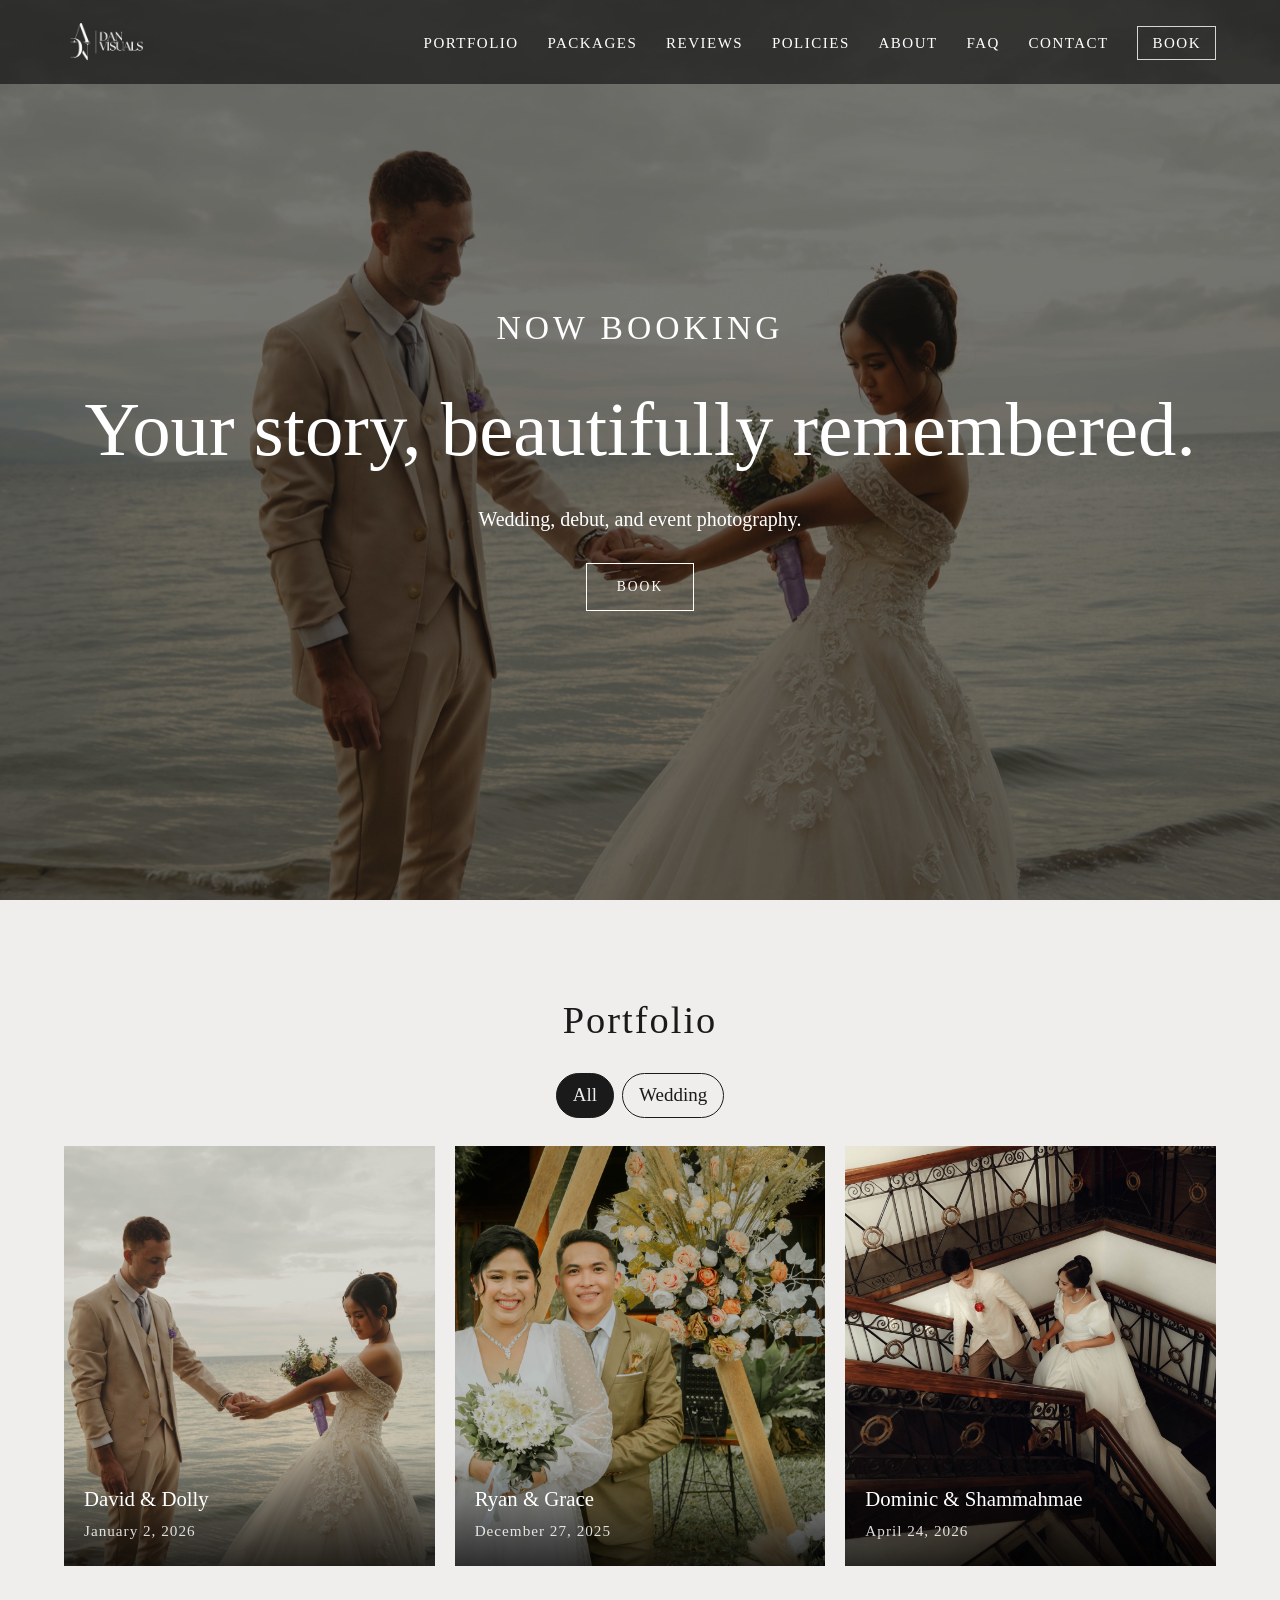
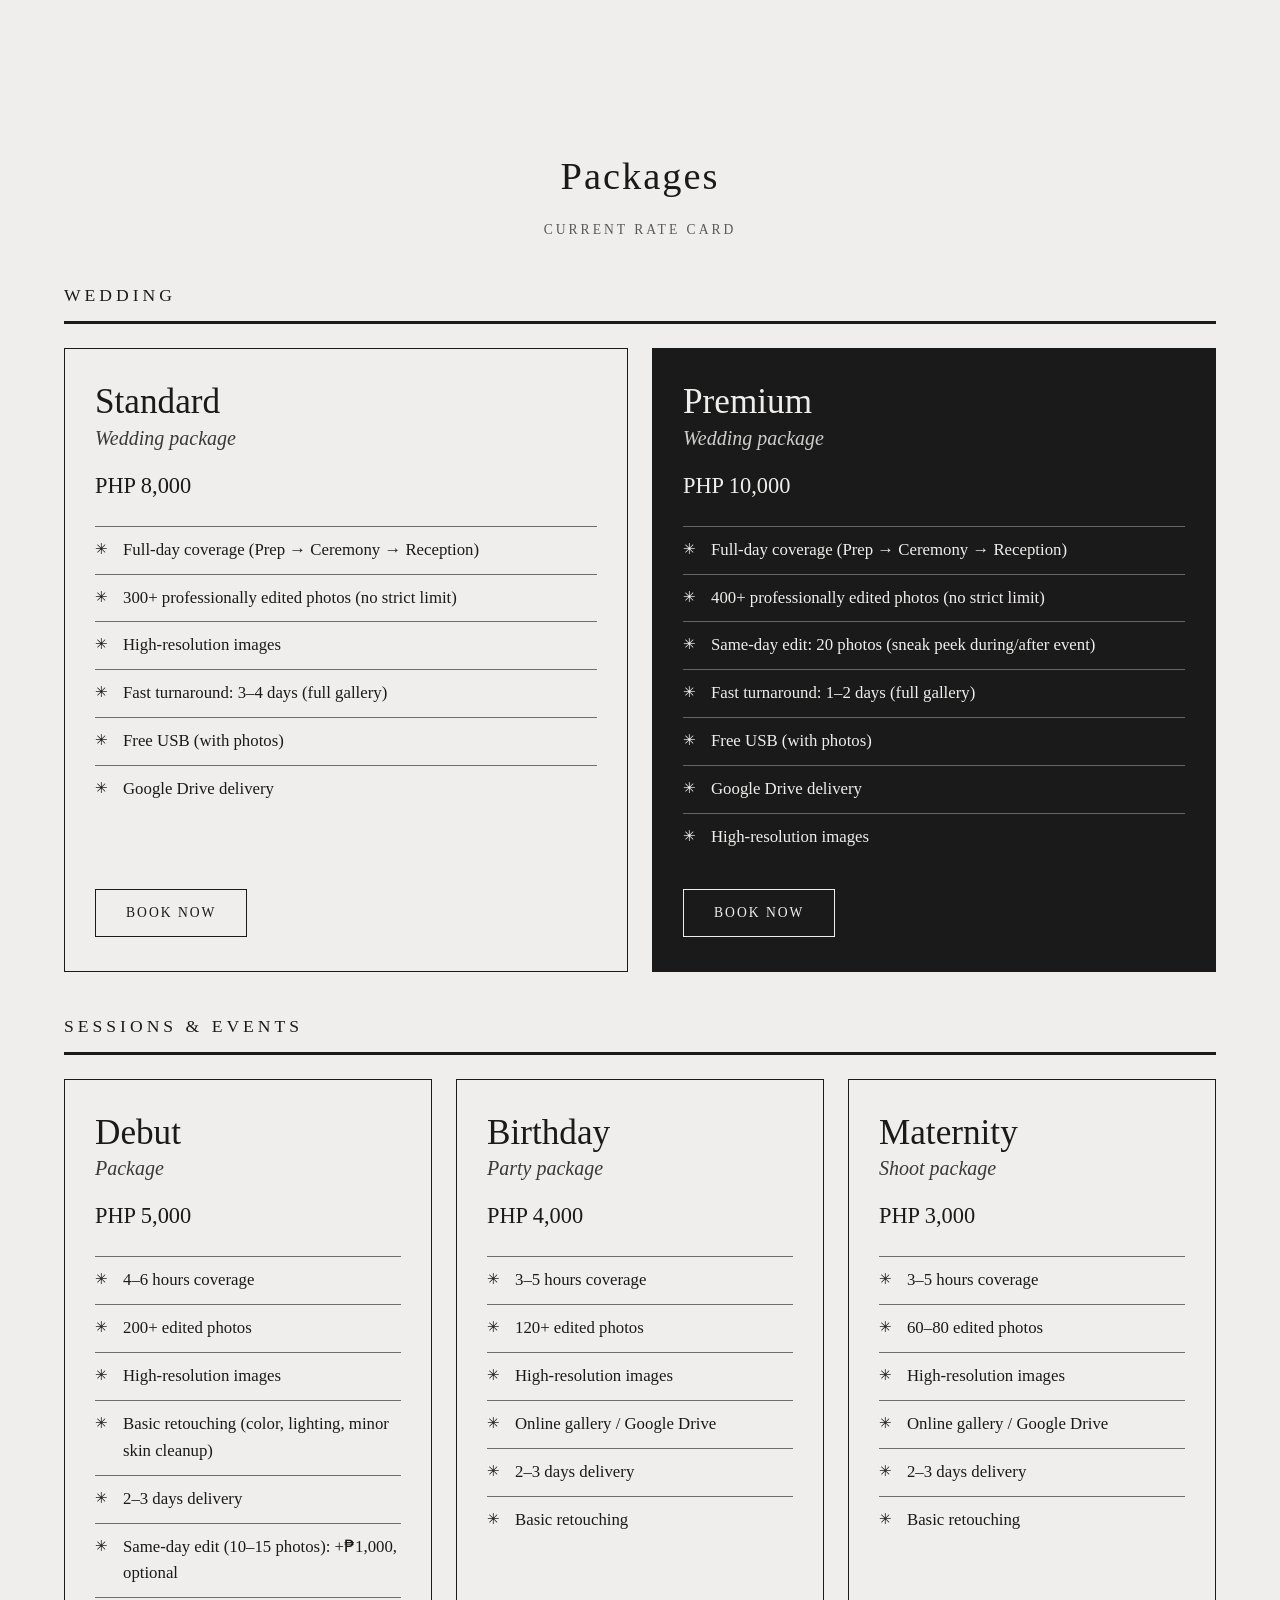
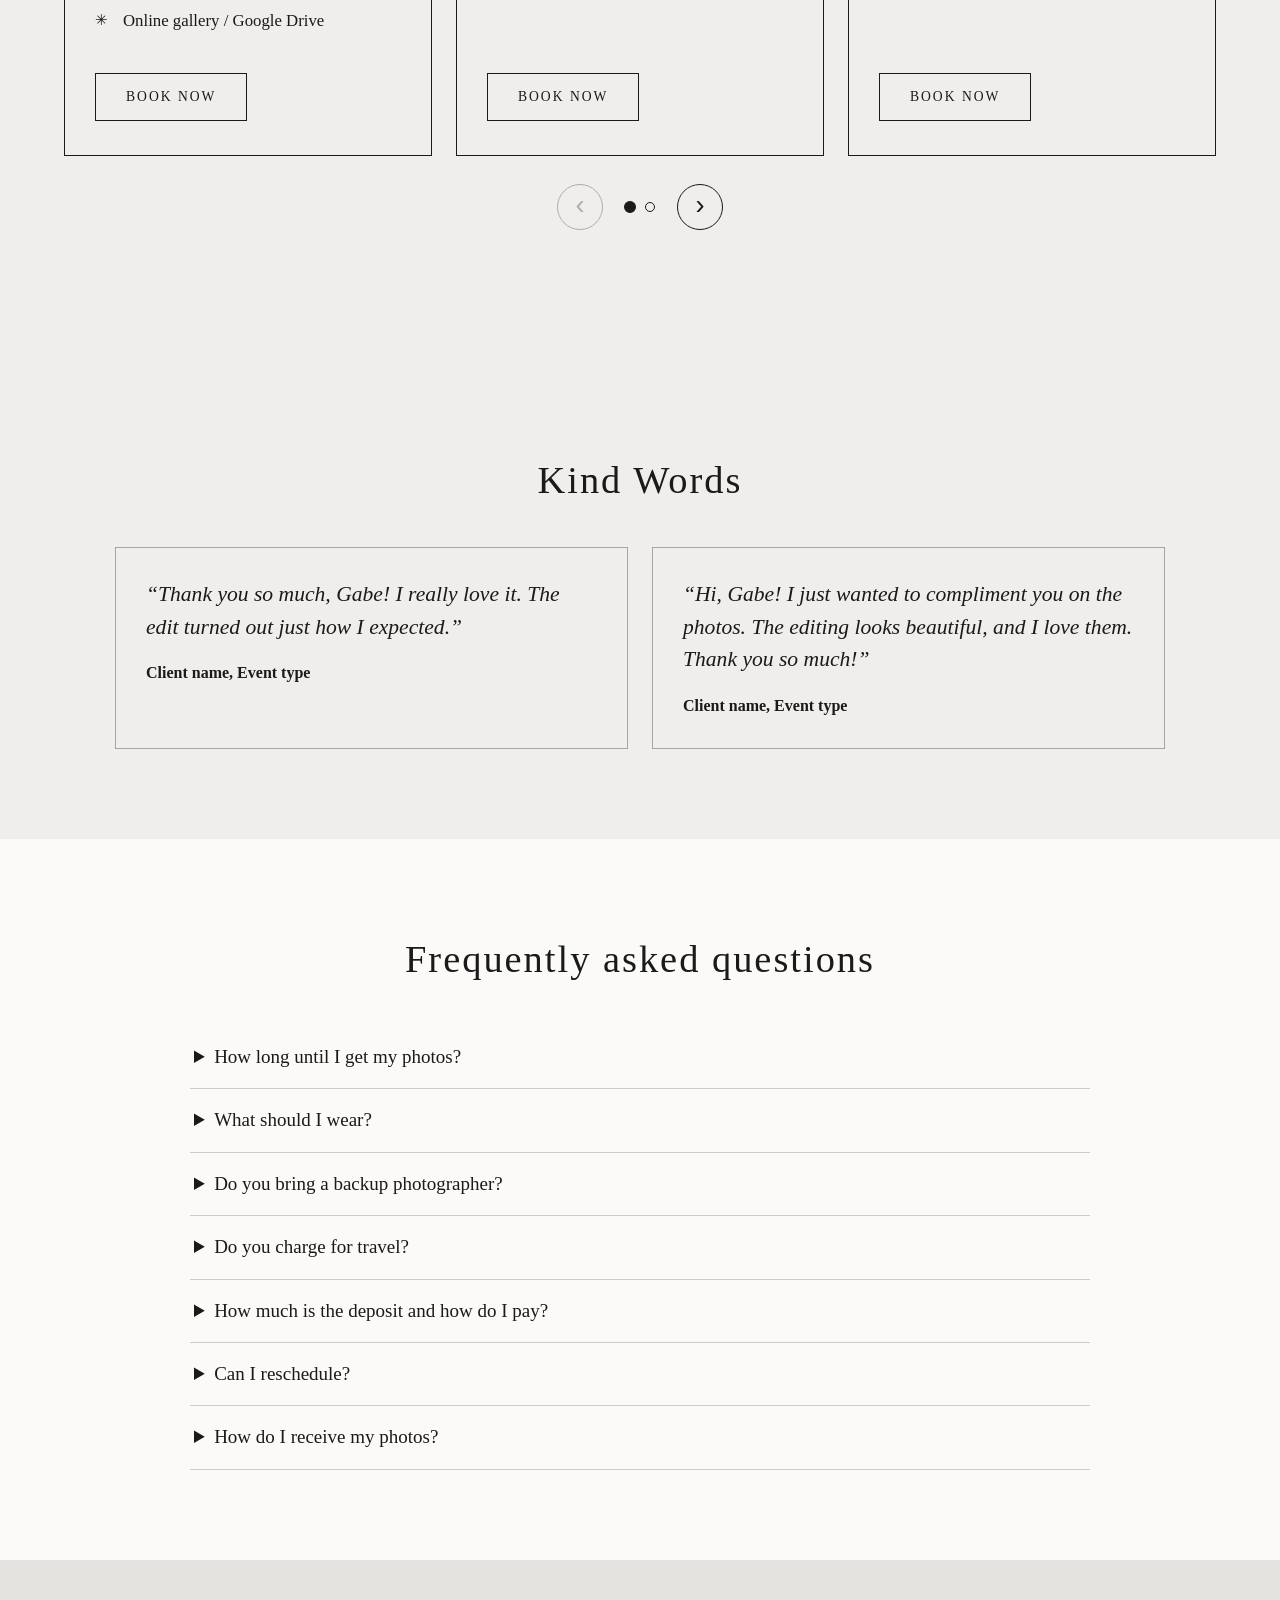
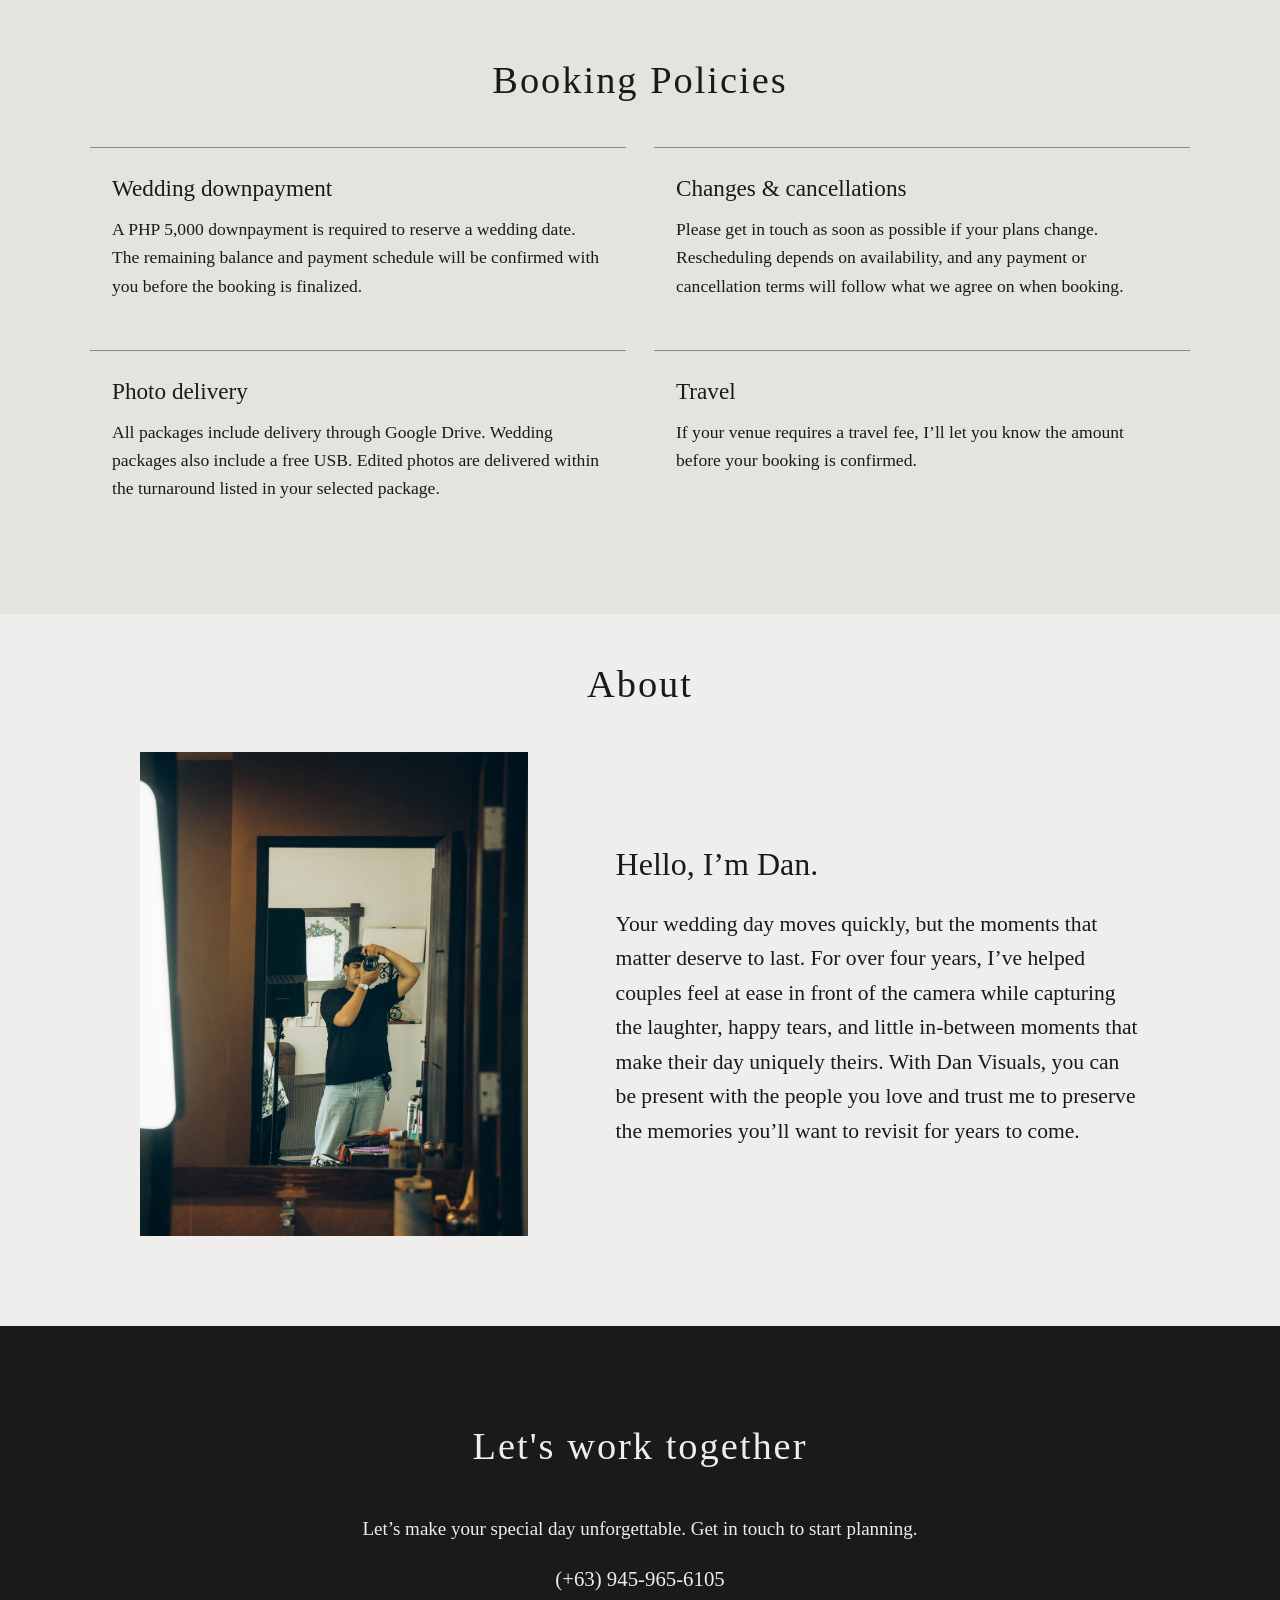
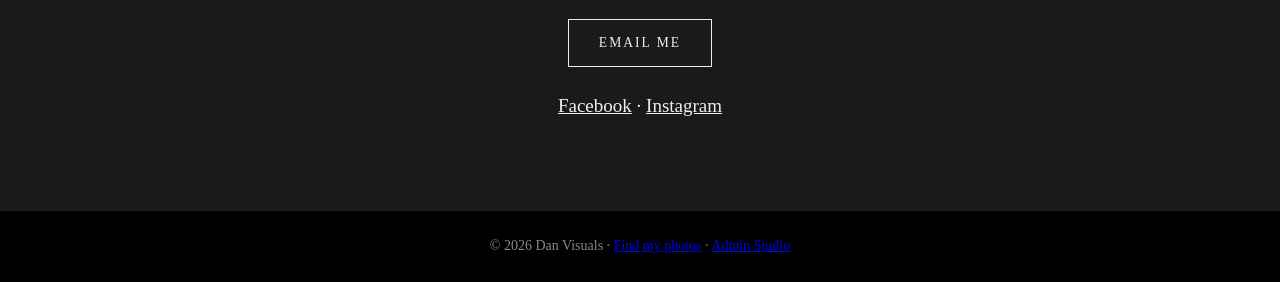
==== commit 4b1e0e11: "Add Admin Studio footer link" ====
--- a/index.html
+++ b/index.html
@@ -248,7 +248,7 @@
     </p>
   </section>
 
-  <footer>© <span id="year"></span> Dan Visuals · <a href="photos.html">Find my photos</a></footer>
+  <footer>© <span id="year"></span> Dan Visuals · <a href="photos.html">Find my photos</a> · <a href="admin.html">Admin Studio</a></footer>
 
   <script src="script.js"></script>
 </body>
